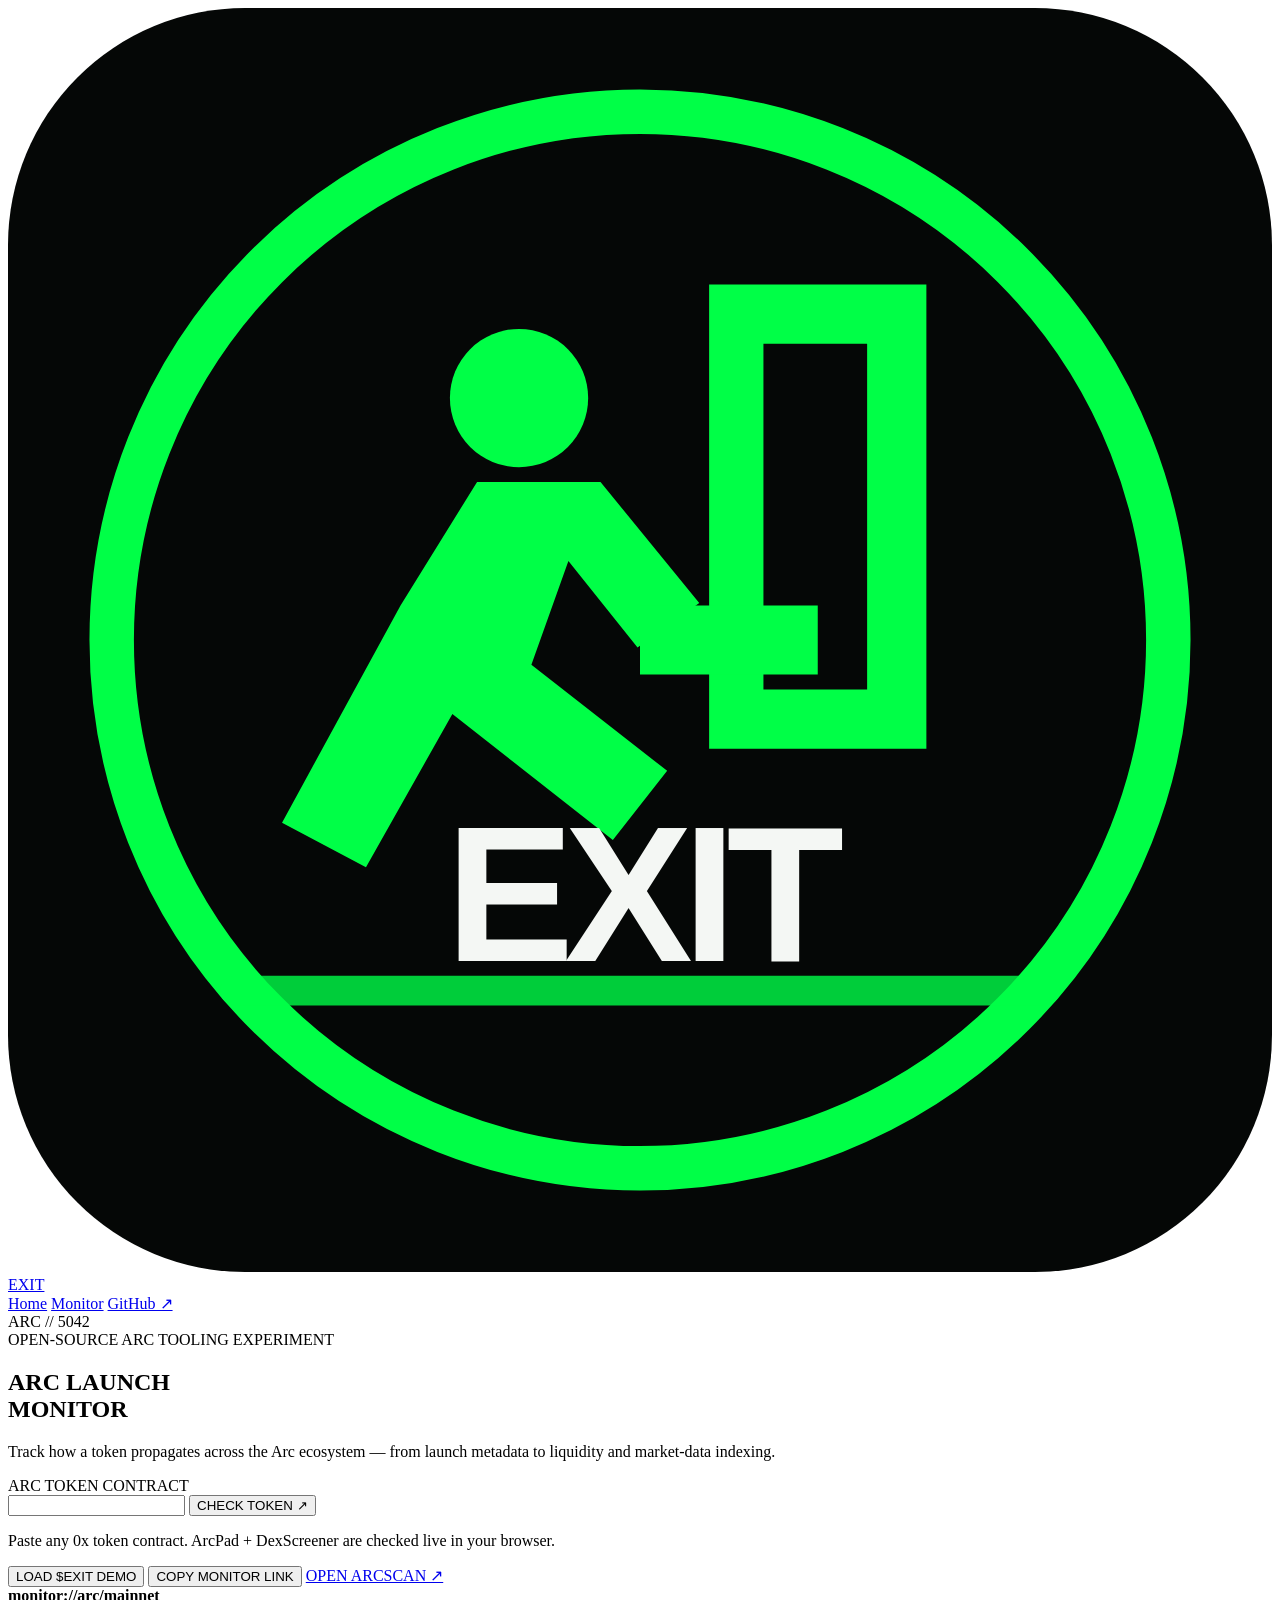
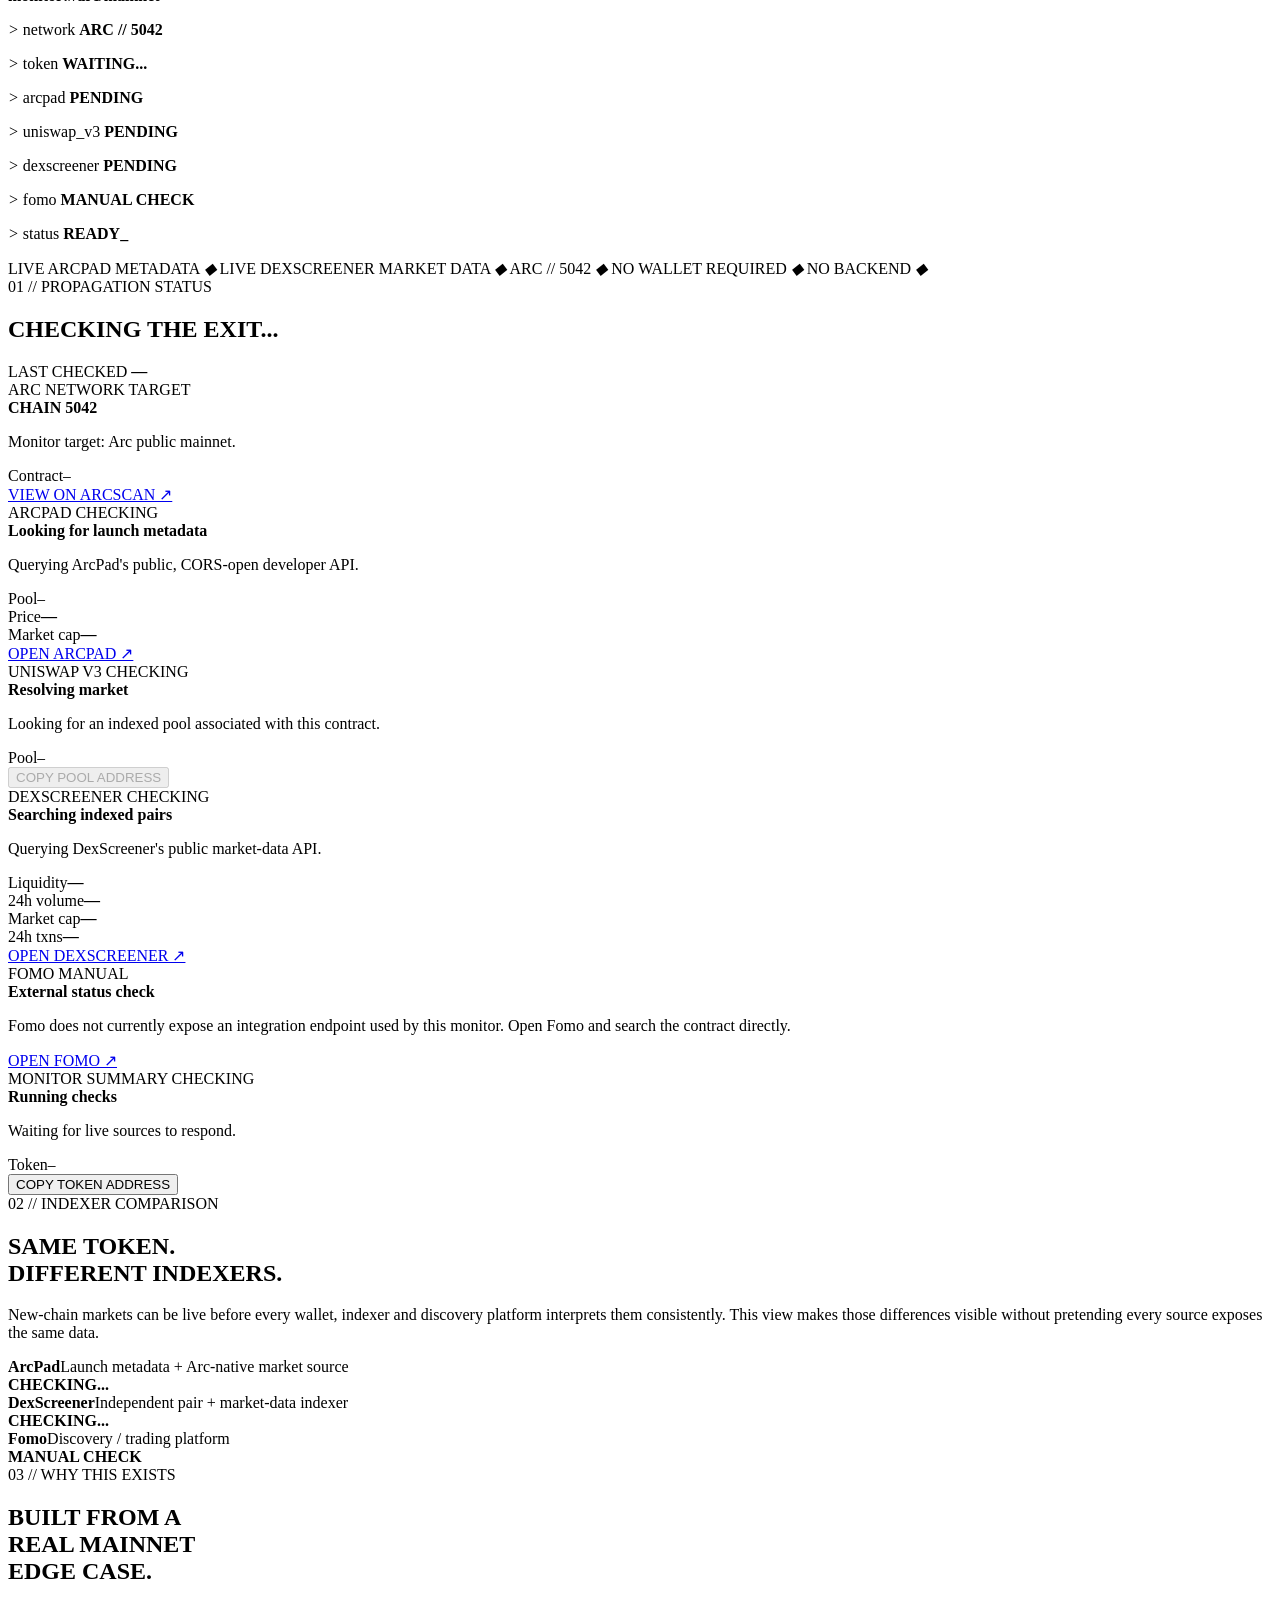
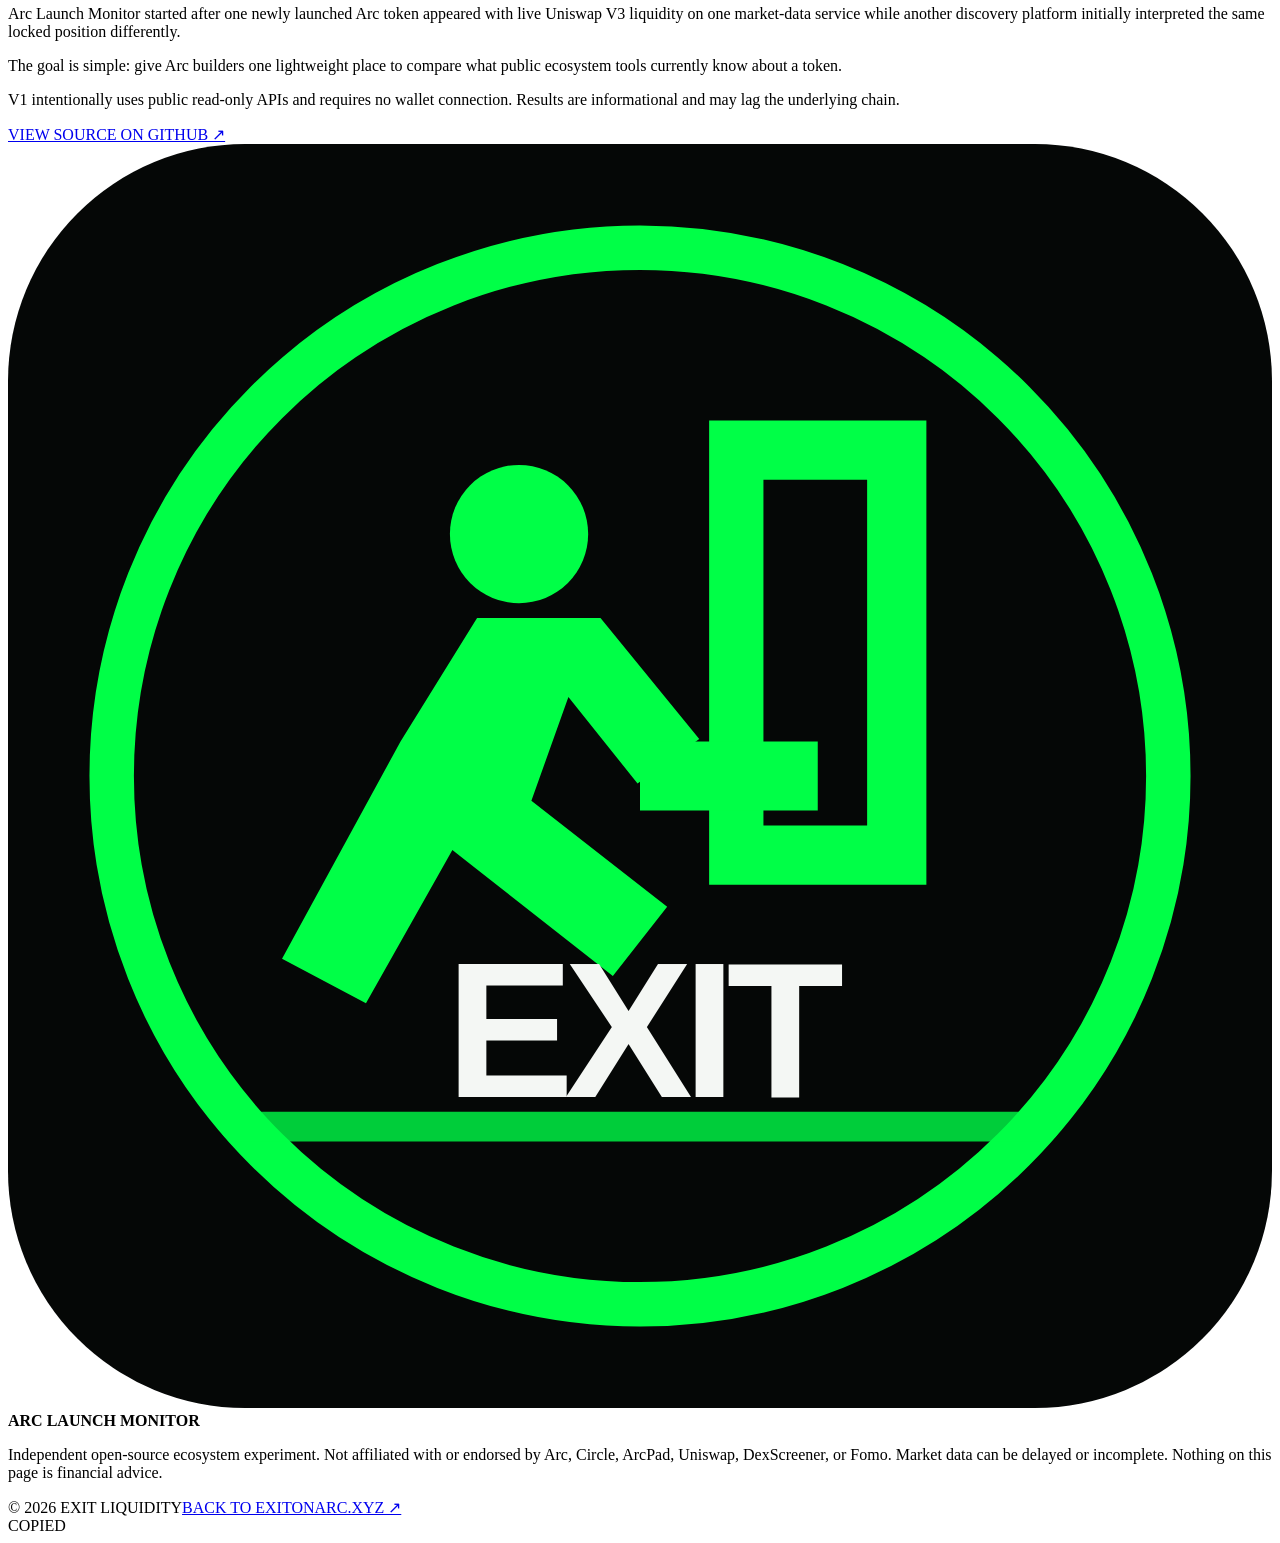
==== monitor/index.html @ 82ba161f "Add Arc Launch Monitor page" ====
<!doctype html>
<html lang="en">
<head>
  <meta charset="utf-8" />
  <meta name="viewport" content="width=device-width, initial-scale=1" />
  <meta name="theme-color" content="#050706" />
  <meta name="description" content="Arc Launch Monitor compares how newly launched Arc assets appear across ArcPad, Uniswap V3, DexScreener and discovery tooling." />
  <meta property="og:title" content="Arc Launch Monitor | Exit on Arc" />
  <meta property="og:description" content="Track how a token propagates across the Arc ecosystem." />
  <meta property="og:type" content="website" />
  <meta property="og:url" content="https://exitonarc.xyz/monitor/" />
  <meta name="twitter:card" content="summary" />
  <title>Arc Launch Monitor | Exit on Arc</title>
  <link rel="icon" href="../logo.svg" type="image/svg+xml" />
  <link rel="stylesheet" href="monitor.css" />
</head>
<body>
  <div class="noise" aria-hidden="true"></div>
  <div class="scanline" aria-hidden="true"></div>

  <header class="site-header">
    <a class="brand" href="../" aria-label="Exit Liquidity home">
      <img src="../logo.svg" alt="" />
      <span>EXIT</span>
    </a>
    <nav class="nav" aria-label="Monitor navigation">
      <a href="../">Home</a>
      <a class="active" href="./">Monitor</a>
      <a href="https://github.com/bini1995/exit-on-arc" target="_blank" rel="noopener noreferrer">GitHub ↗</a>
    </nav>
    <div class="network-pill"><span></span> ARC // 5042</div>
  </header>

  <main>
    <section class="hero shell">
      <div class="hero-grid" aria-hidden="true"></div>
      <div class="hero-copy">
        <div class="eyebrow"><span class="status-dot"></span> OPEN-SOURCE ARC TOOLING EXPERIMENT</div>
        <h1>ARC LAUNCH<br /><span>MONITOR</span></h1>
        <p class="lede">Track how a token propagates across the Arc ecosystem — from launch metadata to liquidity and market-data indexing.</p>

        <form id="tokenForm" class="lookup" novalidate>
          <label for="tokenInput">ARC TOKEN CONTRACT</label>
          <div class="lookup-row">
            <input id="tokenInput" name="token" autocomplete="off" spellcheck="false" aria-describedby="inputHelp" />
            <button type="submit">CHECK TOKEN <span>↗</span></button>
          </div>
          <p id="inputHelp">Paste any 0x token contract. ArcPad + DexScreener are checked live in your browser.</p>
        </form>

        <div class="quick-actions">
          <button id="loadExit" type="button">LOAD $EXIT DEMO</button>
          <button id="copyMonitorLink" type="button">COPY MONITOR LINK</button>
          <a id="arcscanLink" href="https://arcscan.app" target="_blank" rel="noopener noreferrer">OPEN ARCSCAN ↗</a>
        </div>
      </div>

      <aside class="terminal" aria-label="Launch monitor terminal">
        <div class="terminal-bar">
          <span></span><span></span><span></span>
          <b>monitor://arc/mainnet</b>
        </div>
        <div class="terminal-body" id="terminalBody">
          <p><em>&gt;</em> network <strong>ARC // 5042</strong></p>
          <p><em>&gt;</em> token <strong id="terminalToken">WAITING...</strong></p>
          <p><em>&gt;</em> arcpad <strong id="terminalArcPad">PENDING</strong></p>
          <p><em>&gt;</em> uniswap_v3 <strong id="terminalPool">PENDING</strong></p>
          <p><em>&gt;</em> dexscreener <strong id="terminalDex">PENDING</strong></p>
          <p><em>&gt;</em> fomo <strong>MANUAL CHECK</strong></p>
          <p class="terminal-ready"><em>&gt;</em> status <strong id="terminalStatus">READY_</strong></p>
        </div>
      </aside>
    </section>

    <section class="strip" aria-label="Monitor capabilities">
      <div>LIVE ARCPAD METADATA <i>◆</i> LIVE DEXSCREENER MARKET DATA <i>◆</i> ARC // 5042 <i>◆</i> NO WALLET REQUIRED <i>◆</i> NO BACKEND <i>◆</i></div>
    </section>

    <section class="section shell" id="results">
      <div class="section-head">
        <div>
          <div class="kicker">01 // PROPAGATION STATUS</div>
          <h2 id="tokenTitle">CHECKING THE EXIT...</h2>
        </div>
        <div class="last-check">
          <span>LAST CHECKED</span>
          <strong id="lastChecked">—</strong>
        </div>
      </div>

      <div id="errorBox" class="error-box" hidden></div>

      <div class="status-grid">
        <article class="status-card" id="arcCard">
          <div class="status-card-top">
            <span class="card-label">ARC NETWORK</span>
            <span class="badge ok">TARGET</span>
          </div>
          <strong>CHAIN 5042</strong>
          <p>Monitor target: Arc public mainnet.</p>
          <div class="detail"><span>Contract</span><code id="arcContract">—</code></div>
          <a id="arcCardLink" class="card-link" href="https://arcscan.app" target="_blank" rel="noopener noreferrer">VIEW ON ARCSCAN ↗</a>
        </article>

        <article class="status-card" id="arcPadCard">
          <div class="status-card-top">
            <span class="card-label">ARCPAD</span>
            <span id="arcPadBadge" class="badge loading">CHECKING</span>
          </div>
          <strong id="arcPadHeadline">Looking for launch metadata</strong>
          <p id="arcPadCopy">Querying ArcPad's public, CORS-open developer API.</p>
          <div class="detail"><span>Pool</span><code id="arcPadPool">—</code></div>
          <div class="metrics compact">
            <div><span>Price</span><strong id="arcPadPrice">—</strong></div>
            <div><span>Market cap</span><strong id="arcPadMcap">—</strong></div>
          </div>
          <a id="arcPadLink" class="card-link disabled" href="#">OPEN ARCPAD ↗</a>
        </article>

        <article class="status-card" id="poolCard">
          <div class="status-card-top">
            <span class="card-label">UNISWAP V3</span>
            <span id="poolBadge" class="badge loading">CHECKING</span>
          </div>
          <strong id="poolHeadline">Resolving market</strong>
          <p id="poolCopy">Looking for an indexed pool associated with this contract.</p>
          <div class="detail"><span>Pool</span><code id="poolAddress">—</code></div>
          <button id="copyPool" class="card-link button-link" type="button" disabled>COPY POOL ADDRESS</button>
        </article>

        <article class="status-card" id="dexCard">
          <div class="status-card-top">
            <span class="card-label">DEXSCREENER</span>
            <span id="dexBadge" class="badge loading">CHECKING</span>
          </div>
          <strong id="dexHeadline">Searching indexed pairs</strong>
          <p id="dexCopy">Querying DexScreener's public market-data API.</p>
          <div class="metrics">
            <div><span>Liquidity</span><strong id="dexLiquidity">—</strong></div>
            <div><span>24h volume</span><strong id="dexVolume">—</strong></div>
            <div><span>Market cap</span><strong id="dexMcap">—</strong></div>
            <div><span>24h txns</span><strong id="dexTxns">—</strong></div>
          </div>
          <a id="dexLink" class="card-link disabled" href="#">OPEN DEXSCREENER ↗</a>
        </article>

        <article class="status-card manual-card" id="fomoCard">
          <div class="status-card-top">
            <span class="card-label">FOMO</span>
            <span class="badge warn">MANUAL</span>
          </div>
          <strong>External status check</strong>
          <p id="fomoCopy">Fomo does not currently expose an integration endpoint used by this monitor. Open Fomo and search the contract directly.</p>
          <div id="exitFomoNote" class="notice" hidden>
            $EXIT note: token indexing was observed on Sep 16, 2026; trading availability was under support review after a liquidity-detection discrepancy.
          </div>
          <a class="card-link" href="https://fomo.family" target="_blank" rel="noopener noreferrer">OPEN FOMO ↗</a>
        </article>

        <article class="status-card summary-card">
          <div class="status-card-top">
            <span class="card-label">MONITOR SUMMARY</span>
            <span id="summaryBadge" class="badge loading">CHECKING</span>
          </div>
          <strong id="summaryHeadline">Running checks</strong>
          <p id="summaryCopy">Waiting for live sources to respond.</p>
          <div class="detail"><span>Token</span><code id="summaryToken">—</code></div>
          <button id="copyToken" class="card-link button-link" type="button">COPY TOKEN ADDRESS</button>
        </article>
      </div>
    </section>

    <section class="section shell compare-section">
      <div class="kicker">02 // INDEXER COMPARISON</div>
      <div class="compare-intro">
        <h2>SAME TOKEN.<br /><span>DIFFERENT INDEXERS.</span></h2>
        <p>New-chain markets can be live before every wallet, indexer and discovery platform interprets them consistently. This view makes those differences visible without pretending every source exposes the same data.</p>
      </div>

      <div class="comparison" id="comparison">
        <div class="compare-row">
          <div><strong>ArcPad</strong><span>Launch metadata + Arc-native market source</span></div>
          <b id="compareArcPad" class="compare-status loading-text">CHECKING...</b>
        </div>
        <div class="compare-row">
          <div><strong>DexScreener</strong><span>Independent pair + market-data indexer</span></div>
          <b id="compareDex" class="compare-status loading-text">CHECKING...</b>
        </div>
        <div class="compare-row">
          <div><strong>Fomo</strong><span>Discovery / trading platform</span></div>
          <b class="compare-status warn-text">MANUAL CHECK</b>
        </div>
      </div>
    </section>

    <section class="section shell about-section">
      <div class="kicker">03 // WHY THIS EXISTS</div>
      <div class="about-grid">
        <h2>BUILT FROM A<br />REAL MAINNET<br /><span>EDGE CASE.</span></h2>
        <div>
          <p>Arc Launch Monitor started after one newly launched Arc token appeared with live Uniswap V3 liquidity on one market-data service while another discovery platform initially interpreted the same locked position differently.</p>
          <p>The goal is simple: give Arc builders one lightweight place to compare what public ecosystem tools currently know about a token.</p>
          <p class="muted">V1 intentionally uses public read-only APIs and requires no wallet connection. Results are informational and may lag the underlying chain.</p>
          <a class="source-link" href="https://github.com/bini1995/exit-on-arc" target="_blank" rel="noopener noreferrer">VIEW SOURCE ON GITHUB ↗</a>
        </div>
      </div>
    </section>
  </main>

  <footer class="footer shell">
    <div class="footer-brand"><img src="../logo.svg" alt="" /><strong>ARC LAUNCH MONITOR</strong></div>
    <p>Independent open-source ecosystem experiment. Not affiliated with or endorsed by Arc, Circle, ArcPad, Uniswap, DexScreener, or Fomo. Market data can be delayed or incomplete. Nothing on this page is financial advice.</p>
    <div class="footer-bottom"><span>© 2026 EXIT LIQUIDITY</span><a href="../">BACK TO EXITONARC.XYZ ↗</a></div>
  </footer>

  <div id="toast" class="toast" role="status" aria-live="polite">COPIED</div>
  <script src="monitor.js"></script>
</body>
</html>
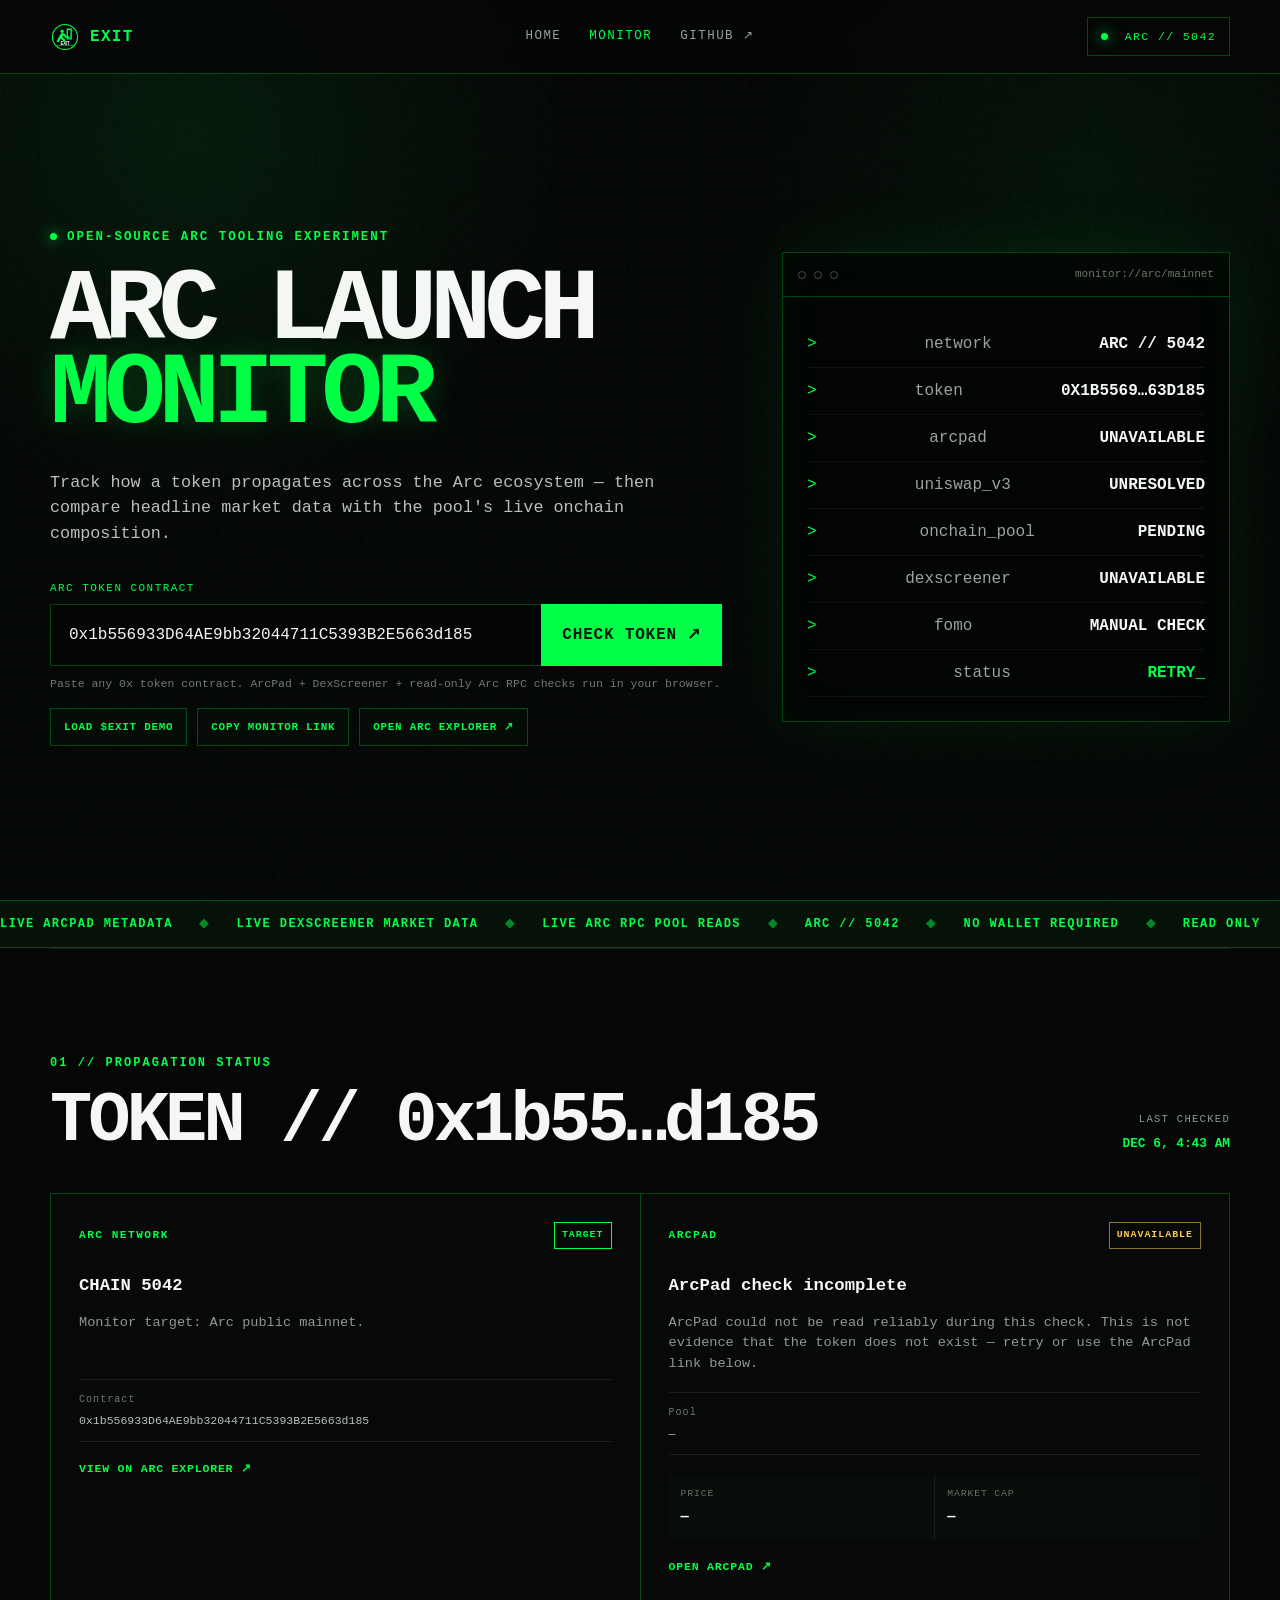
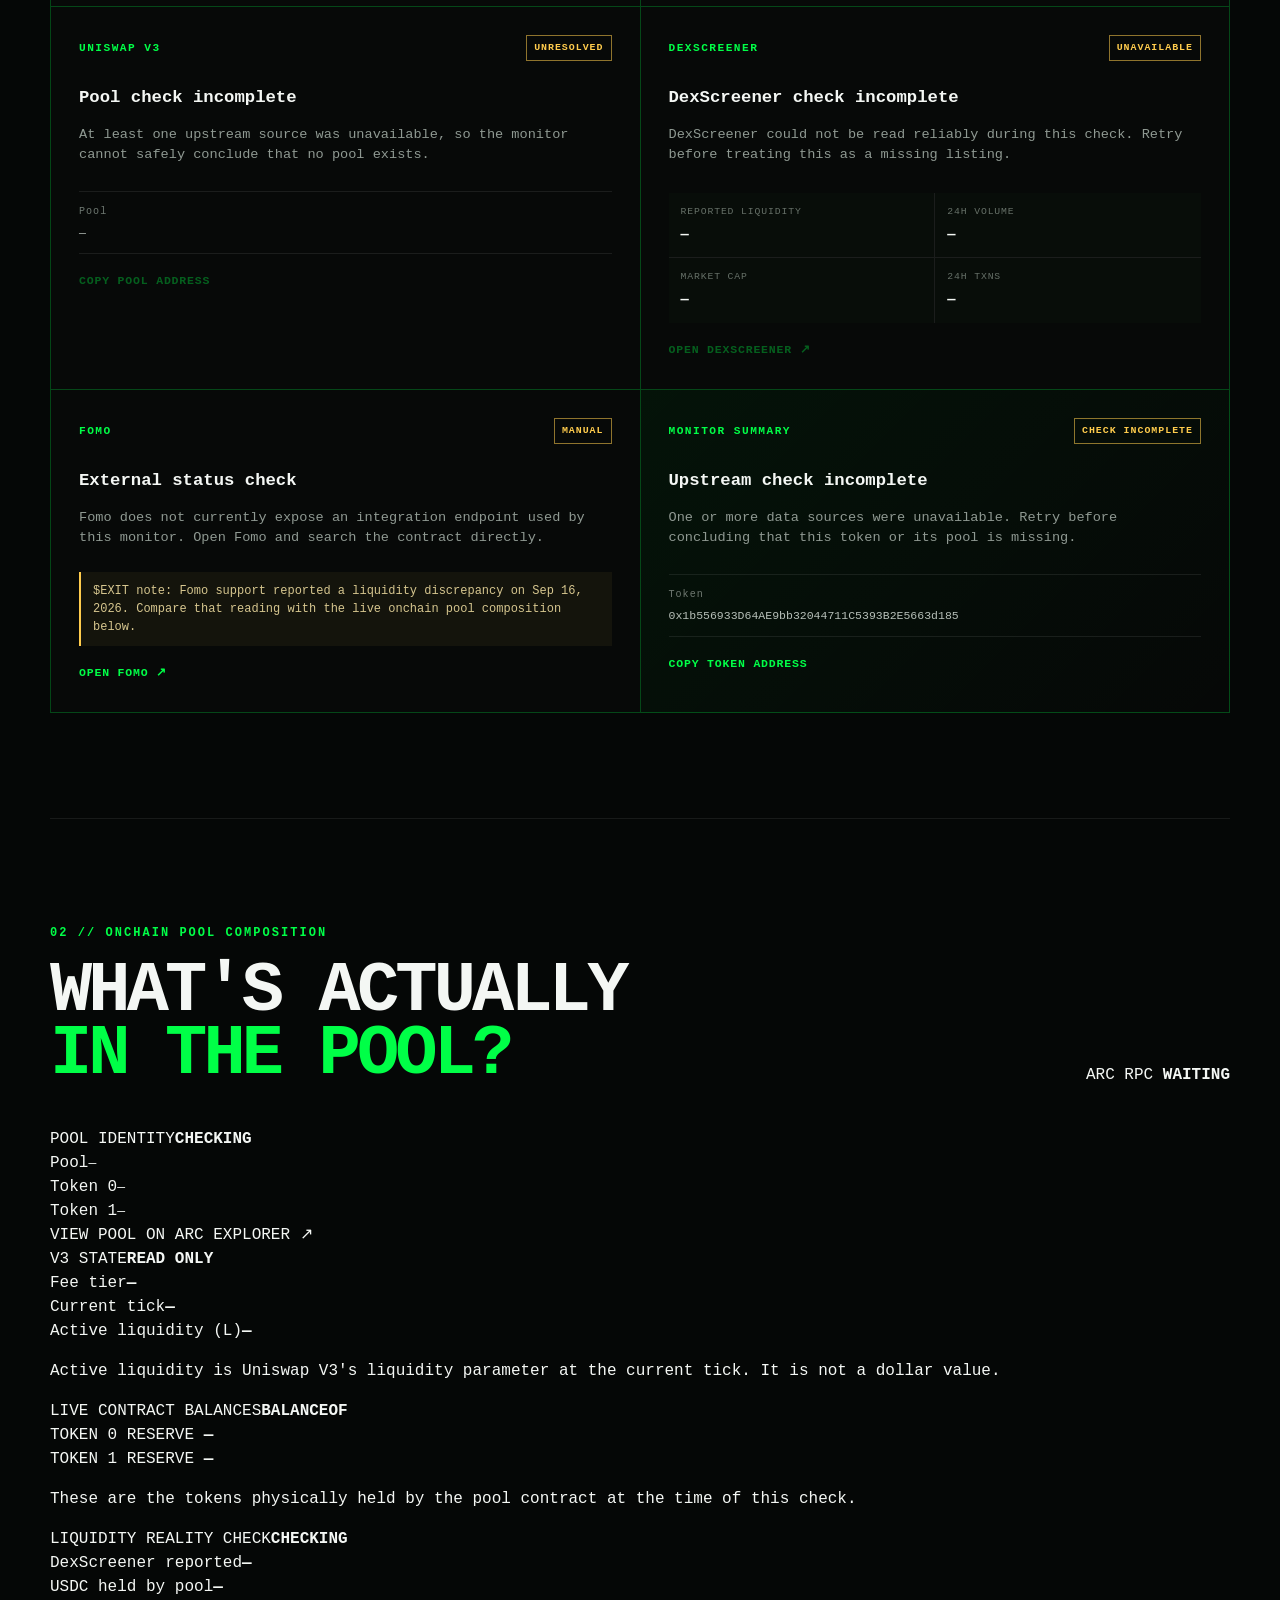
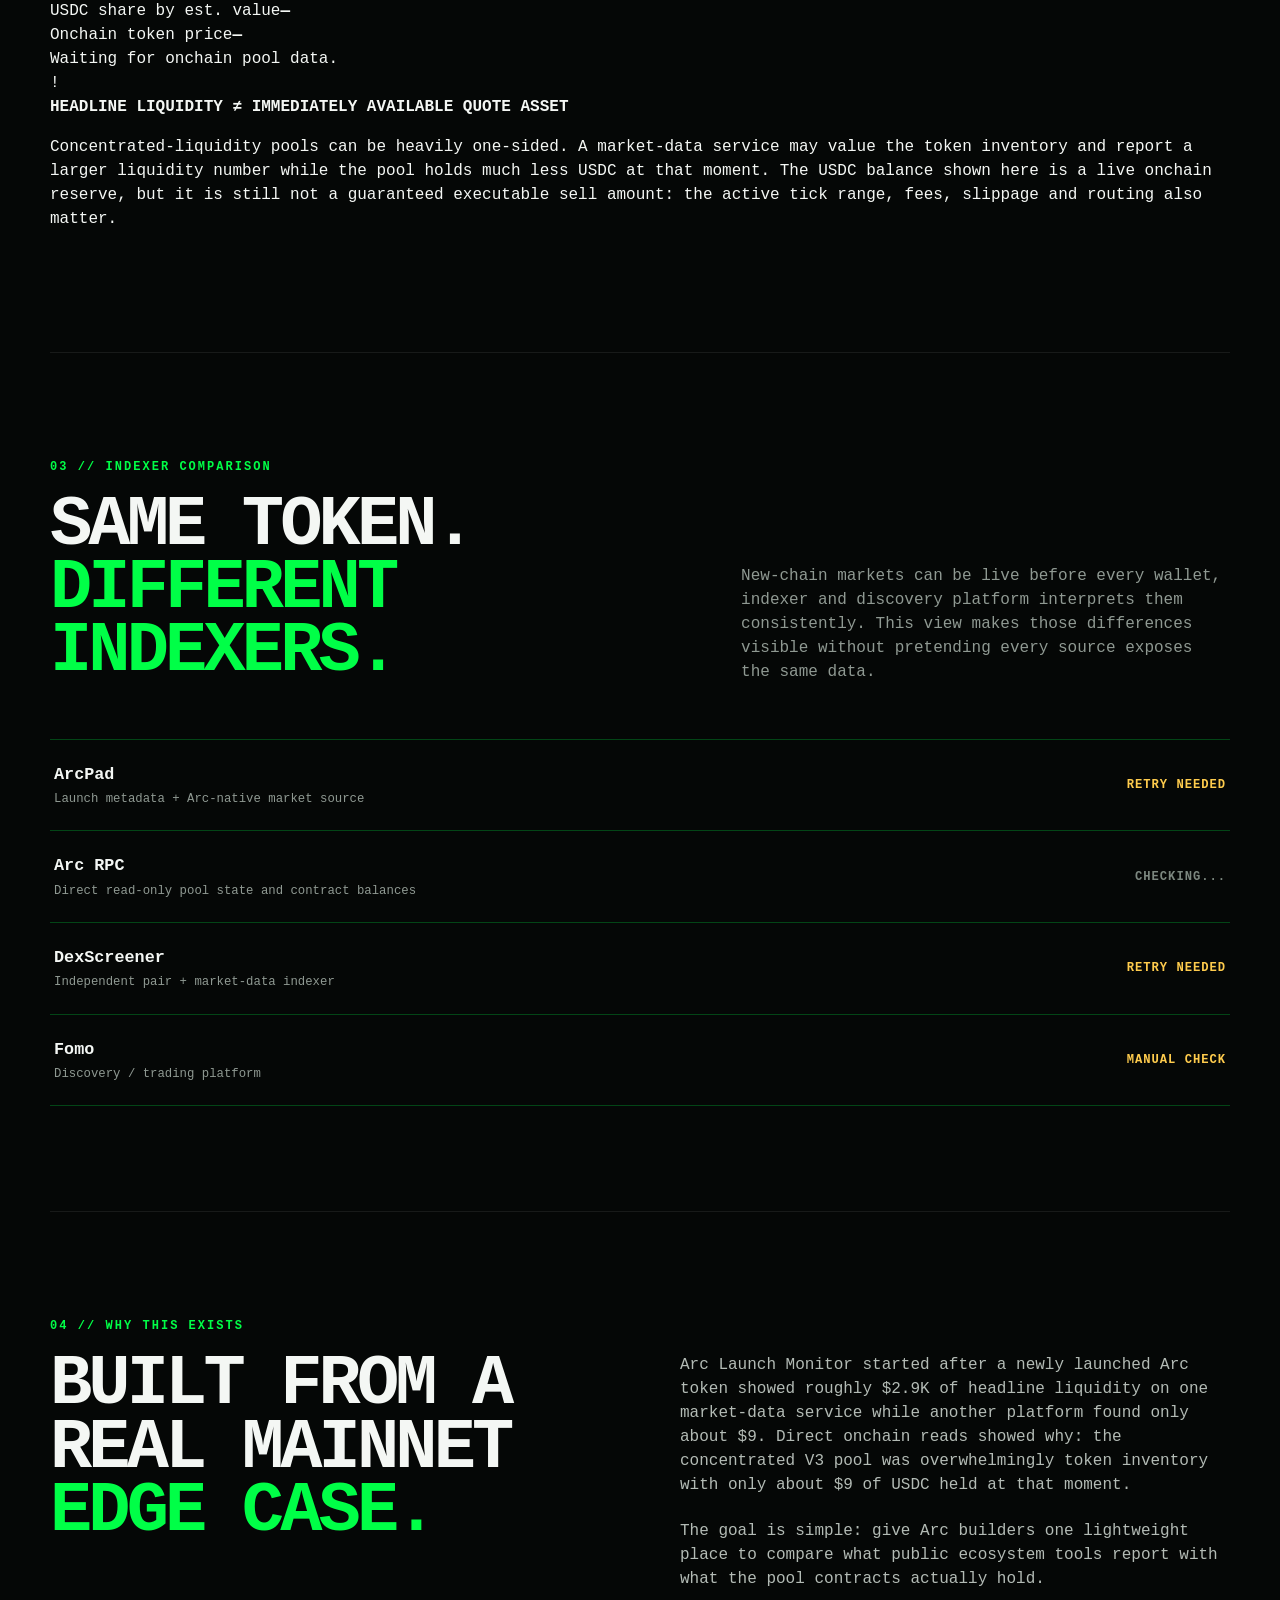
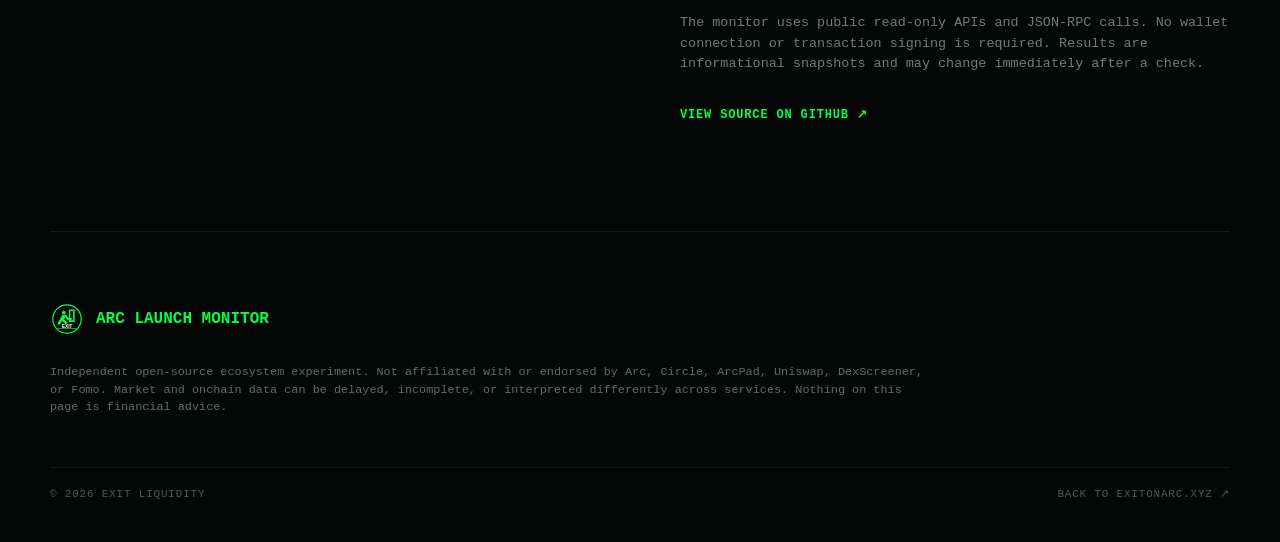
==== commit bdd78fcf: "Add onchain pool composition panel to Arc Launch Monitor" ====
--- a/monitor/index.html
+++ b/monitor/index.html
@@ -4,15 +4,16 @@
   <meta charset="utf-8" />
   <meta name="viewport" content="width=device-width, initial-scale=1" />
   <meta name="theme-color" content="#050706" />
-  <meta name="description" content="Arc Launch Monitor compares how newly launched Arc assets appear across ArcPad, Uniswap V3, DexScreener and discovery tooling." />
+  <meta name="description" content="Arc Launch Monitor compares ArcPad and DexScreener indexing with live onchain Uniswap V3 pool composition on Arc." />
   <meta property="og:title" content="Arc Launch Monitor | Exit on Arc" />
-  <meta property="og:description" content="Track how a token propagates across the Arc ecosystem." />
+  <meta property="og:description" content="Track how an Arc token propagates across indexers and inspect its live onchain pool composition." />
   <meta property="og:type" content="website" />
   <meta property="og:url" content="https://exitonarc.xyz/monitor/" />
   <meta name="twitter:card" content="summary" />
   <title>Arc Launch Monitor | Exit on Arc</title>
   <link rel="icon" href="../logo.svg" type="image/svg+xml" />
   <link rel="stylesheet" href="monitor.css" />
+  <link rel="stylesheet" href="onchain.css" />
 </head>
 <body>
   <div class="noise" aria-hidden="true"></div>
@@ -37,7 +38,7 @@
       <div class="hero-copy">
         <div class="eyebrow"><span class="status-dot"></span> OPEN-SOURCE ARC TOOLING EXPERIMENT</div>
         <h1>ARC LAUNCH<br /><span>MONITOR</span></h1>
-        <p class="lede">Track how a token propagates across the Arc ecosystem — from launch metadata to liquidity and market-data indexing.</p>
+        <p class="lede">Track how a token propagates across the Arc ecosystem — then compare headline market data with the pool's live onchain composition.</p>
 
         <form id="tokenForm" class="lookup" novalidate>
           <label for="tokenInput">ARC TOKEN CONTRACT</label>
@@ -45,13 +46,13 @@
             <input id="tokenInput" name="token" autocomplete="off" spellcheck="false" aria-describedby="inputHelp" />
             <button type="submit">CHECK TOKEN <span>↗</span></button>
           </div>
-          <p id="inputHelp">Paste any 0x token contract. ArcPad + DexScreener are checked live in your browser.</p>
+          <p id="inputHelp">Paste any 0x token contract. ArcPad + DexScreener + read-only Arc RPC checks run in your browser.</p>
         </form>
 
         <div class="quick-actions">
           <button id="loadExit" type="button">LOAD $EXIT DEMO</button>
           <button id="copyMonitorLink" type="button">COPY MONITOR LINK</button>
-          <a id="arcscanLink" href="https://arcscan.app" target="_blank" rel="noopener noreferrer">OPEN ARCSCAN ↗</a>
+          <a id="arcscanLink" href="https://explorer.arc.io" target="_blank" rel="noopener noreferrer">OPEN ARC EXPLORER ↗</a>
         </div>
       </div>
 
@@ -65,6 +66,7 @@
           <p><em>&gt;</em> token <strong id="terminalToken">WAITING...</strong></p>
           <p><em>&gt;</em> arcpad <strong id="terminalArcPad">PENDING</strong></p>
           <p><em>&gt;</em> uniswap_v3 <strong id="terminalPool">PENDING</strong></p>
+          <p><em>&gt;</em> onchain_pool <strong id="terminalOnchain">PENDING</strong></p>
           <p><em>&gt;</em> dexscreener <strong id="terminalDex">PENDING</strong></p>
           <p><em>&gt;</em> fomo <strong>MANUAL CHECK</strong></p>
           <p class="terminal-ready"><em>&gt;</em> status <strong id="terminalStatus">READY_</strong></p>
@@ -73,7 +75,7 @@
     </section>
 
     <section class="strip" aria-label="Monitor capabilities">
-      <div>LIVE ARCPAD METADATA <i>◆</i> LIVE DEXSCREENER MARKET DATA <i>◆</i> ARC // 5042 <i>◆</i> NO WALLET REQUIRED <i>◆</i> NO BACKEND <i>◆</i></div>
+      <div>LIVE ARCPAD METADATA <i>◆</i> LIVE DEXSCREENER MARKET DATA <i>◆</i> LIVE ARC RPC POOL READS <i>◆</i> ARC // 5042 <i>◆</i> NO WALLET REQUIRED <i>◆</i> READ ONLY <i>◆</i></div>
     </section>
 
     <section class="section shell" id="results">
@@ -99,7 +101,7 @@
           <strong>CHAIN 5042</strong>
           <p>Monitor target: Arc public mainnet.</p>
           <div class="detail"><span>Contract</span><code id="arcContract">—</code></div>
-          <a id="arcCardLink" class="card-link" href="https://arcscan.app" target="_blank" rel="noopener noreferrer">VIEW ON ARCSCAN ↗</a>
+          <a id="arcCardLink" class="card-link" href="https://explorer.arc.io" target="_blank" rel="noopener noreferrer">VIEW ON ARC EXPLORER ↗</a>
         </article>
 
         <article class="status-card" id="arcPadCard">
@@ -108,7 +110,7 @@
             <span id="arcPadBadge" class="badge loading">CHECKING</span>
           </div>
           <strong id="arcPadHeadline">Looking for launch metadata</strong>
-          <p id="arcPadCopy">Querying ArcPad's public, CORS-open developer API.</p>
+          <p id="arcPadCopy">Querying ArcPad's public developer API.</p>
           <div class="detail"><span>Pool</span><code id="arcPadPool">—</code></div>
           <div class="metrics compact">
             <div><span>Price</span><strong id="arcPadPrice">—</strong></div>
@@ -134,9 +136,9 @@
             <span id="dexBadge" class="badge loading">CHECKING</span>
           </div>
           <strong id="dexHeadline">Searching indexed pairs</strong>
-          <p id="dexCopy">Querying DexScreener's public market-data API.</p>
+          <p id="dexCopy">Querying DexScreener's public market-data API. Its liquidity figure is shown as reported market liquidity, not guaranteed sell-side capacity.</p>
           <div class="metrics">
-            <div><span>Liquidity</span><strong id="dexLiquidity">—</strong></div>
+            <div><span>Reported liquidity</span><strong id="dexLiquidity">—</strong></div>
             <div><span>24h volume</span><strong id="dexVolume">—</strong></div>
             <div><span>Market cap</span><strong id="dexMcap">—</strong></div>
             <div><span>24h txns</span><strong id="dexTxns">—</strong></div>
@@ -152,7 +154,7 @@
           <strong>External status check</strong>
           <p id="fomoCopy">Fomo does not currently expose an integration endpoint used by this monitor. Open Fomo and search the contract directly.</p>
           <div id="exitFomoNote" class="notice" hidden>
-            $EXIT note: token indexing was observed on Sep 16, 2026; trading availability was under support review after a liquidity-detection discrepancy.
+            $EXIT note: Fomo support reported a liquidity discrepancy on Sep 16, 2026. Compare that reading with the live onchain pool composition below.
           </div>
           <a class="card-link" href="https://fomo.family" target="_blank" rel="noopener noreferrer">OPEN FOMO ↗</a>
         </article>
@@ -170,8 +172,77 @@
       </div>
     </section>
 
+    <section class="section shell onchain-section" id="onchain">
+      <div class="section-head">
+        <div>
+          <div class="kicker">02 // ONCHAIN POOL COMPOSITION</div>
+          <h2>WHAT'S ACTUALLY<br /><span>IN THE POOL?</span></h2>
+        </div>
+        <div class="onchain-state">
+          <span>ARC RPC</span>
+          <strong id="onchainStatus">WAITING</strong>
+        </div>
+      </div>
+
+      <div id="onchainError" class="error-box" hidden></div>
+
+      <div class="onchain-grid">
+        <article class="chain-panel pool-identity">
+          <div class="panel-top"><span>POOL IDENTITY</span><b id="onchainBadge" class="mini-badge loading">CHECKING</b></div>
+          <div class="chain-row"><span>Pool</span><code id="chainPool">—</code></div>
+          <div class="chain-row"><span>Token 0</span><code id="chainToken0">—</code></div>
+          <div class="chain-row"><span>Token 1</span><code id="chainToken1">—</code></div>
+          <a id="poolExplorerLink" class="chain-link disabled" href="#">VIEW POOL ON ARC EXPLORER ↗</a>
+        </article>
+
+        <article class="chain-panel">
+          <div class="panel-top"><span>V3 STATE</span><b class="mini-badge neutral">READ ONLY</b></div>
+          <div class="big-metrics">
+            <div><span>Fee tier</span><strong id="chainFee">—</strong></div>
+            <div><span>Current tick</span><strong id="chainTick">—</strong></div>
+            <div class="wide"><span>Active liquidity (L)</span><strong id="chainActiveLiquidity">—</strong></div>
+          </div>
+          <p class="chain-help">Active liquidity is Uniswap V3's liquidity parameter at the current tick. It is not a dollar value.</p>
+        </article>
+
+        <article class="chain-panel reserve-panel">
+          <div class="panel-top"><span>LIVE CONTRACT BALANCES</span><b class="mini-badge neutral">BALANCEOF</b></div>
+          <div class="reserve-list">
+            <div>
+              <span id="reserve0Label">TOKEN 0 RESERVE</span>
+              <strong id="reserve0">—</strong>
+            </div>
+            <div>
+              <span id="reserve1Label">TOKEN 1 RESERVE</span>
+              <strong id="reserve1">—</strong>
+            </div>
+          </div>
+          <p class="chain-help">These are the tokens physically held by the pool contract at the time of this check.</p>
+        </article>
+
+        <article class="chain-panel comparison-panel">
+          <div class="panel-top"><span>LIQUIDITY REALITY CHECK</span><b id="compositionBadge" class="mini-badge loading">CHECKING</b></div>
+          <div class="reality-grid">
+            <div><span>DexScreener reported</span><strong id="reportedLiquidity">—</strong></div>
+            <div><span>USDC held by pool</span><strong id="usdcReserve">—</strong></div>
+            <div><span>USDC share by est. value</span><strong id="usdcShare">—</strong></div>
+            <div><span>Onchain token price</span><strong id="chainPrice">—</strong></div>
+          </div>
+          <div id="compositionWarning" class="composition-warning">Waiting for onchain pool data.</div>
+        </article>
+      </div>
+
+      <div class="liquidity-explainer">
+        <div class="explainer-mark">!</div>
+        <div>
+          <strong>HEADLINE LIQUIDITY ≠ IMMEDIATELY AVAILABLE QUOTE ASSET</strong>
+          <p>Concentrated-liquidity pools can be heavily one-sided. A market-data service may value the token inventory and report a larger liquidity number while the pool holds much less USDC at that moment. The USDC balance shown here is a live onchain reserve, but it is still not a guaranteed executable sell amount: the active tick range, fees, slippage and routing also matter.</p>
+        </div>
+      </div>
+    </section>
+
     <section class="section shell compare-section">
-      <div class="kicker">02 // INDEXER COMPARISON</div>
+      <div class="kicker">03 // INDEXER COMPARISON</div>
       <div class="compare-intro">
         <h2>SAME TOKEN.<br /><span>DIFFERENT INDEXERS.</span></h2>
         <p>New-chain markets can be live before every wallet, indexer and discovery platform interprets them consistently. This view makes those differences visible without pretending every source exposes the same data.</p>
@@ -183,6 +254,10 @@
           <b id="compareArcPad" class="compare-status loading-text">CHECKING...</b>
         </div>
         <div class="compare-row">
+          <div><strong>Arc RPC</strong><span>Direct read-only pool state and contract balances</span></div>
+          <b id="compareOnchain" class="compare-status loading-text">CHECKING...</b>
+        </div>
+        <div class="compare-row">
           <div><strong>DexScreener</strong><span>Independent pair + market-data indexer</span></div>
           <b id="compareDex" class="compare-status loading-text">CHECKING...</b>
         </div>
@@ -194,13 +269,13 @@
     </section>
 
     <section class="section shell about-section">
-      <div class="kicker">03 // WHY THIS EXISTS</div>
+      <div class="kicker">04 // WHY THIS EXISTS</div>
       <div class="about-grid">
         <h2>BUILT FROM A<br />REAL MAINNET<br /><span>EDGE CASE.</span></h2>
         <div>
-          <p>Arc Launch Monitor started after one newly launched Arc token appeared with live Uniswap V3 liquidity on one market-data service while another discovery platform initially interpreted the same locked position differently.</p>
-          <p>The goal is simple: give Arc builders one lightweight place to compare what public ecosystem tools currently know about a token.</p>
-          <p class="muted">V1 intentionally uses public read-only APIs and requires no wallet connection. Results are informational and may lag the underlying chain.</p>
+          <p>Arc Launch Monitor started after a newly launched Arc token showed roughly $2.9K of headline liquidity on one market-data service while another platform found only about $9. Direct onchain reads showed why: the concentrated V3 pool was overwhelmingly token inventory with only about $9 of USDC held at that moment.</p>
+          <p>The goal is simple: give Arc builders one lightweight place to compare what public ecosystem tools report with what the pool contracts actually hold.</p>
+          <p class="muted">The monitor uses public read-only APIs and JSON-RPC calls. No wallet connection or transaction signing is required. Results are informational snapshots and may change immediately after a check.</p>
           <a class="source-link" href="https://github.com/bini1995/exit-on-arc" target="_blank" rel="noopener noreferrer">VIEW SOURCE ON GITHUB ↗</a>
         </div>
       </div>
@@ -209,11 +284,12 @@
 
   <footer class="footer shell">
     <div class="footer-brand"><img src="../logo.svg" alt="" /><strong>ARC LAUNCH MONITOR</strong></div>
-    <p>Independent open-source ecosystem experiment. Not affiliated with or endorsed by Arc, Circle, ArcPad, Uniswap, DexScreener, or Fomo. Market data can be delayed or incomplete. Nothing on this page is financial advice.</p>
+    <p>Independent open-source ecosystem experiment. Not affiliated with or endorsed by Arc, Circle, ArcPad, Uniswap, DexScreener, or Fomo. Market and onchain data can be delayed, incomplete, or interpreted differently across services. Nothing on this page is financial advice.</p>
     <div class="footer-bottom"><span>© 2026 EXIT LIQUIDITY</span><a href="../">BACK TO EXITONARC.XYZ ↗</a></div>
   </footer>
 
   <div id="toast" class="toast" role="status" aria-live="polite">COPIED</div>
   <script src="monitor.js"></script>
+  <script src="onchain.js"></script>
 </body>
 </html>
--- a/monitor/monitor.css
+++ b/monitor/monitor.css
@@ -0,0 +1,36 @@
+:root {
+  --bg:#050706;
+  --panel:#09100b;
+  --panel2:#0d140f;
+  --text:#f4f7f4;
+  --muted:#8f9992;
+  --green:#00ff47;
+  --green-soft:rgba(0,255,71,.15);
+  --line:rgba(0,255,71,.25);
+  --line-soft:rgba(255,255,255,.08);
+  --warn:#ffcc4d;
+  --bad:#ff5d5d;
+  --max:1180px;
+}
+*{box-sizing:border-box}
+html{scroll-behavior:smooth}
+body{margin:0;background:var(--bg);color:var(--text);font-family:ui-monospace,SFMono-Regular,Menlo,Monaco,Consolas,"Liberation Mono",monospace;line-height:1.5;overflow-x:hidden}
+body::before{content:"";position:fixed;inset:0;z-index:-3;background:radial-gradient(circle at 15% 15%,rgba(0,255,71,.08),transparent 28%),radial-gradient(circle at 85% 20%,rgba(0,255,71,.05),transparent 25%),linear-gradient(#050706,#050706)}
+.noise{position:fixed;inset:0;z-index:-1;pointer-events:none;opacity:.11;background-image:url("data:image/svg+xml,%3Csvg viewBox='0 0 180 180' xmlns='http://www.w3.org/2000/svg'%3E%3Cfilter id='n'%3E%3CfeTurbulence type='fractalNoise' baseFrequency='.9' numOctaves='3' stitchTiles='stitchTiles'/%3E%3C/filter%3E%3Crect width='100%25' height='100%25' filter='url(%23n)' opacity='.18'/%3E%3C/svg%3E")}
+.scanline{position:fixed;inset:0;z-index:-2;pointer-events:none;background:repeating-linear-gradient(to bottom,transparent 0,transparent 4px,rgba(0,255,71,.015) 5px)}
+a{color:inherit;text-decoration:none}.shell{width:min(var(--max),calc(100% - 40px));margin:0 auto}
+.site-header{position:sticky;top:0;z-index:40;height:74px;display:grid;grid-template-columns:1fr auto 1fr;align-items:center;padding:0 max(24px,calc((100vw - var(--max))/2));background:rgba(5,7,6,.9);backdrop-filter:blur(16px);border-bottom:1px solid var(--line)}
+.brand{display:inline-flex;align-items:center;gap:10px;font-weight:900;letter-spacing:.08em;color:var(--green);width:max-content}.brand img{width:30px;height:30px}.nav{display:flex;gap:28px;color:#98a19b;font-size:.78rem;letter-spacing:.12em;text-transform:uppercase}.nav a:hover,.nav .active{color:var(--green)}.network-pill{justify-self:end;border:1px solid var(--line);padding:10px 13px;color:var(--green);font-size:.72rem;letter-spacing:.12em}.network-pill span{display:inline-block;width:7px;height:7px;border-radius:50%;background:var(--green);box-shadow:0 0 14px var(--green);margin-right:8px}
+.hero{min-height:calc(100vh - 74px);display:grid;grid-template-columns:1.2fr .8fr;gap:60px;align-items:center;position:relative;padding:95px 0}.hero-grid{position:absolute;inset:0 calc((100vw - 100%)/-2);z-index:-1;opacity:.32;background-image:linear-gradient(rgba(0,255,71,.07) 1px,transparent 1px),linear-gradient(90deg,rgba(0,255,71,.07) 1px,transparent 1px);background-size:78px 78px;mask-image:linear-gradient(to bottom,black,transparent 96%)}
+.eyebrow{color:var(--green);font-size:.78rem;letter-spacing:.16em;font-weight:800;margin-bottom:24px;display:flex;gap:10px;align-items:center}.status-dot{width:7px;height:7px;border-radius:50%;background:var(--green);box-shadow:0 0 14px var(--green)}.hero h1{margin:0;font-size:clamp(4rem,8vw,8.4rem);line-height:.82;letter-spacing:-.07em}.hero h1 span{color:var(--green);text-shadow:0 0 30px rgba(0,255,71,.2)}.lede{max-width:760px;color:#b9c0bb;font-size:1.05rem;margin:32px 0 34px}
+.lookup{max-width:780px}.lookup label{display:block;color:var(--green);font-size:.68rem;letter-spacing:.14em;margin-bottom:8px}.lookup-row{display:grid;grid-template-columns:1fr auto}.lookup input{min-width:0;background:#020503;color:var(--text);border:1px solid var(--line);border-right:0;padding:18px;font:inherit;outline:none}.lookup input:focus{box-shadow:inset 0 0 24px rgba(0,255,71,.05)}.lookup button,.quick-actions button,.button-link{border:1px solid var(--green);background:var(--green);color:#001a07;font:inherit;font-weight:900;letter-spacing:.05em;cursor:pointer;padding:0 20px}.lookup button:hover{box-shadow:0 0 28px rgba(0,255,71,.25)}.lookup p{font-size:.72rem;color:#6f7972;margin:9px 0 0}.quick-actions{display:flex;flex-wrap:wrap;gap:10px;margin-top:16px}.quick-actions button,.quick-actions a{min-height:38px;padding:0 13px;display:inline-flex;align-items:center;border:1px solid var(--line);background:rgba(0,255,71,.02);color:var(--green);font-size:.68rem;font-weight:800;letter-spacing:.07em}.quick-actions button:hover,.quick-actions a:hover{background:rgba(0,255,71,.08)}
+.terminal{border:1px solid var(--line);background:#020503;box-shadow:0 0 70px rgba(0,255,71,.08),inset 0 0 50px rgba(0,255,71,.03)}.terminal-bar{display:flex;align-items:center;gap:8px;height:44px;padding:0 15px;border-bottom:1px solid var(--line);color:#6d766f;font-size:.69rem}.terminal-bar span{width:8px;height:8px;border-radius:50%;border:1px solid rgba(255,255,255,.25)}.terminal-bar b{margin-left:auto;font-weight:400}.terminal-body{padding:24px;color:#9aa49c}.terminal-body p{display:flex;justify-content:space-between;gap:18px;border-bottom:1px solid rgba(255,255,255,.05);padding:11px 0;margin:0}.terminal-body em{color:var(--green);font-style:normal}.terminal-body strong{color:var(--text);text-align:right;word-break:break-word}.terminal-ready strong{color:var(--green)}
+.strip{overflow:hidden;border-top:1px solid var(--line);border-bottom:1px solid var(--line);padding:14px 0;background:#061108;color:var(--green);font-size:.75rem;letter-spacing:.12em;font-weight:800}.strip div{width:max-content;animation:ticker 24s linear infinite}.strip i{font-style:normal;opacity:.5;margin:0 18px}@keyframes ticker{to{transform:translateX(-25%)}}
+.section{padding:105px 0;border-top:1px solid var(--line-soft)}.section-head{display:flex;justify-content:space-between;gap:50px;align-items:end;margin-bottom:40px}.kicker{color:var(--green);font-size:.75rem;letter-spacing:.17em;font-weight:800;margin-bottom:18px}.section h2{margin:0;font-size:clamp(2.6rem,5.5vw,5.8rem);line-height:.9;letter-spacing:-.055em}.section h2 span{color:var(--green)}.last-check{text-align:right}.last-check span{display:block;color:var(--muted);font-size:.66rem;letter-spacing:.12em}.last-check strong{display:block;color:var(--green);font-size:.8rem;margin-top:6px}
+.error-box{border:1px solid rgba(255,93,93,.45);background:rgba(255,93,93,.06);color:#ff9d9d;padding:16px 18px;margin-bottom:20px;font-size:.84rem}.status-grid{display:grid;grid-template-columns:repeat(2,1fr);border-top:1px solid var(--line);border-left:1px solid var(--line)}.status-card{min-height:280px;padding:28px;border-right:1px solid var(--line);border-bottom:1px solid var(--line);background:rgba(255,255,255,.012)}.status-card:hover{background:rgba(0,255,71,.025)}.status-card-top{display:flex;justify-content:space-between;gap:16px;align-items:center;margin-bottom:24px}.card-label{color:var(--green);font-size:.7rem;letter-spacing:.13em;font-weight:800}.badge{font-size:.62rem;letter-spacing:.1em;font-weight:900;border:1px solid;padding:5px 7px}.badge.ok{color:var(--green);border-color:var(--green)}.badge.warn{color:var(--warn);border-color:rgba(255,204,77,.55)}.badge.bad{color:var(--bad);border-color:rgba(255,93,93,.55)}.badge.loading{color:#7c877f;border-color:#3a433c}.status-card>strong{display:block;font-size:1.08rem;margin-bottom:8px}.status-card>p{color:var(--muted);font-size:.85rem;min-height:48px}.detail{margin-top:18px;padding:12px 0;border-top:1px solid var(--line-soft);border-bottom:1px solid var(--line-soft)}.detail span{display:block;color:#6f7972;font-size:.63rem;letter-spacing:.1em;margin-bottom:5px}.detail code{display:block;color:#b7c0b9;font-size:.72rem;word-break:break-all}.card-link{display:inline-flex;margin-top:18px;color:var(--green);font-size:.72rem;font-weight:900;letter-spacing:.07em}.card-link.disabled{pointer-events:none;opacity:.35}.button-link{background:transparent;color:var(--green);min-height:0;padding:0;border:0}.button-link:disabled{opacity:.35;cursor:not-allowed}.metrics{display:grid;grid-template-columns:repeat(2,1fr);gap:1px;background:var(--line-soft);margin-top:20px}.metrics div{background:#080d09;padding:12px}.metrics span{display:block;color:#667068;font-size:.61rem;text-transform:uppercase;letter-spacing:.09em}.metrics strong{display:block;margin-top:5px;font-size:.86rem}.metrics.compact{grid-template-columns:1fr 1fr}.notice{margin-top:16px;border-left:2px solid var(--warn);padding:10px 12px;background:rgba(255,204,77,.05);color:#d6c68f;font-size:.75rem}.summary-card{background:linear-gradient(135deg,rgba(0,255,71,.05),rgba(255,255,255,.008))}
+.compare-intro{display:grid;grid-template-columns:1fr .8fr;gap:80px;align-items:end;margin-bottom:55px}.compare-intro p{color:var(--muted);margin:0}.comparison{border-top:1px solid var(--line)}.compare-row{display:flex;justify-content:space-between;align-items:center;gap:30px;padding:22px 4px;border-bottom:1px solid var(--line)}.compare-row div{display:flex;flex-direction:column}.compare-row strong{font-size:1.05rem}.compare-row span{color:var(--muted);font-size:.77rem;margin-top:3px}.compare-status{font-size:.76rem;letter-spacing:.08em}.ok-text{color:var(--green)}.warn-text{color:var(--warn)}.bad-text{color:var(--bad)}.loading-text{color:#7c877f}
+.about-grid{display:grid;grid-template-columns:1fr 1fr;gap:80px;align-items:start}.about-grid p{color:#b3bbb5;margin:0 0 22px}.about-grid .muted{color:#727b74;font-size:.84rem}.source-link{display:inline-flex;margin-top:10px;color:var(--green);font-weight:900;font-size:.75rem;letter-spacing:.07em}
+.footer{padding-top:70px;padding-bottom:40px;border-top:1px solid var(--line-soft)}.footer-brand{display:flex;align-items:center;gap:12px;color:var(--green)}.footer-brand img{width:34px;height:34px}.footer>p{color:#626b65;font-size:.74rem;max-width:880px;margin:28px 0 50px}.footer-bottom{display:flex;justify-content:space-between;gap:18px;padding-top:18px;border-top:1px solid var(--line-soft);color:#515852;font-size:.68rem;letter-spacing:.08em}.footer-bottom a:hover{color:var(--green)}
+.toast{position:fixed;right:22px;bottom:22px;z-index:100;color:#001a07;background:var(--green);padding:13px 16px;font-size:.72rem;font-weight:900;letter-spacing:.08em;transform:translateY(100px);opacity:0;transition:.25s ease}.toast.show{transform:translateY(0);opacity:1}
+@media(max-width:960px){.site-header{grid-template-columns:1fr auto}.nav{display:none}.hero{grid-template-columns:1fr;min-height:auto;padding:80px 0}.terminal{max-width:620px}.status-grid{grid-template-columns:1fr}.compare-intro,.about-grid{grid-template-columns:1fr;gap:32px}.network-pill{font-size:.62rem}.section-head{align-items:start}.last-check{padding-top:8px}}
+@media(max-width:640px){.shell{width:min(var(--max),calc(100% - 24px))}.site-header{height:64px;padding:0 12px}.brand span{display:none}.network-pill{padding:8px}.hero{padding:62px 0}.hero h1{font-size:clamp(3.4rem,18vw,5.5rem)}.lede{font-size:.92rem}.lookup-row{grid-template-columns:1fr}.lookup input{border-right:1px solid var(--line);border-bottom:0}.lookup button{min-height:50px}.quick-actions{display:grid;grid-template-columns:1fr}.quick-actions button,.quick-actions a{justify-content:center}.section{padding:78px 0}.section-head{display:block}.last-check{text-align:left;margin-top:20px}.status-card{padding:22px;min-height:auto}.metrics{grid-template-columns:1fr 1fr}.compare-row{align-items:flex-start;flex-direction:column}.footer-bottom{flex-direction:column}}
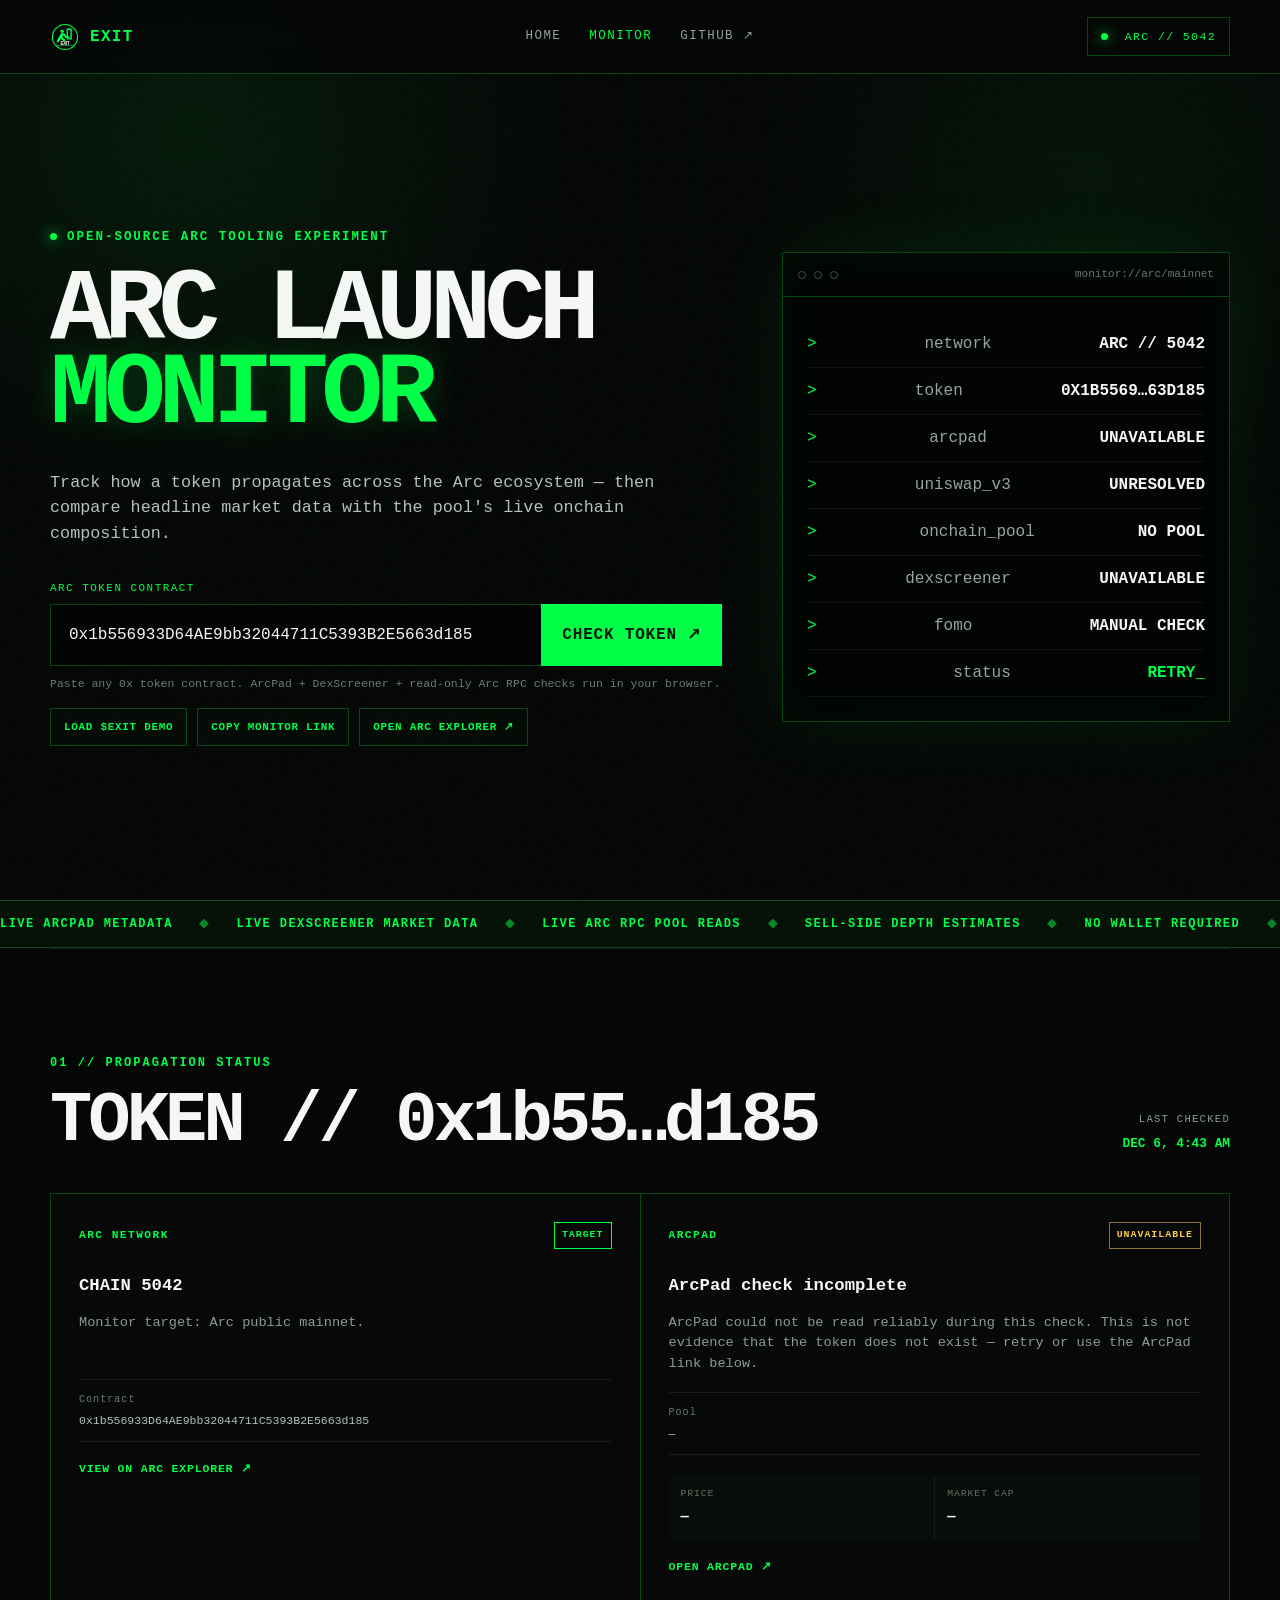
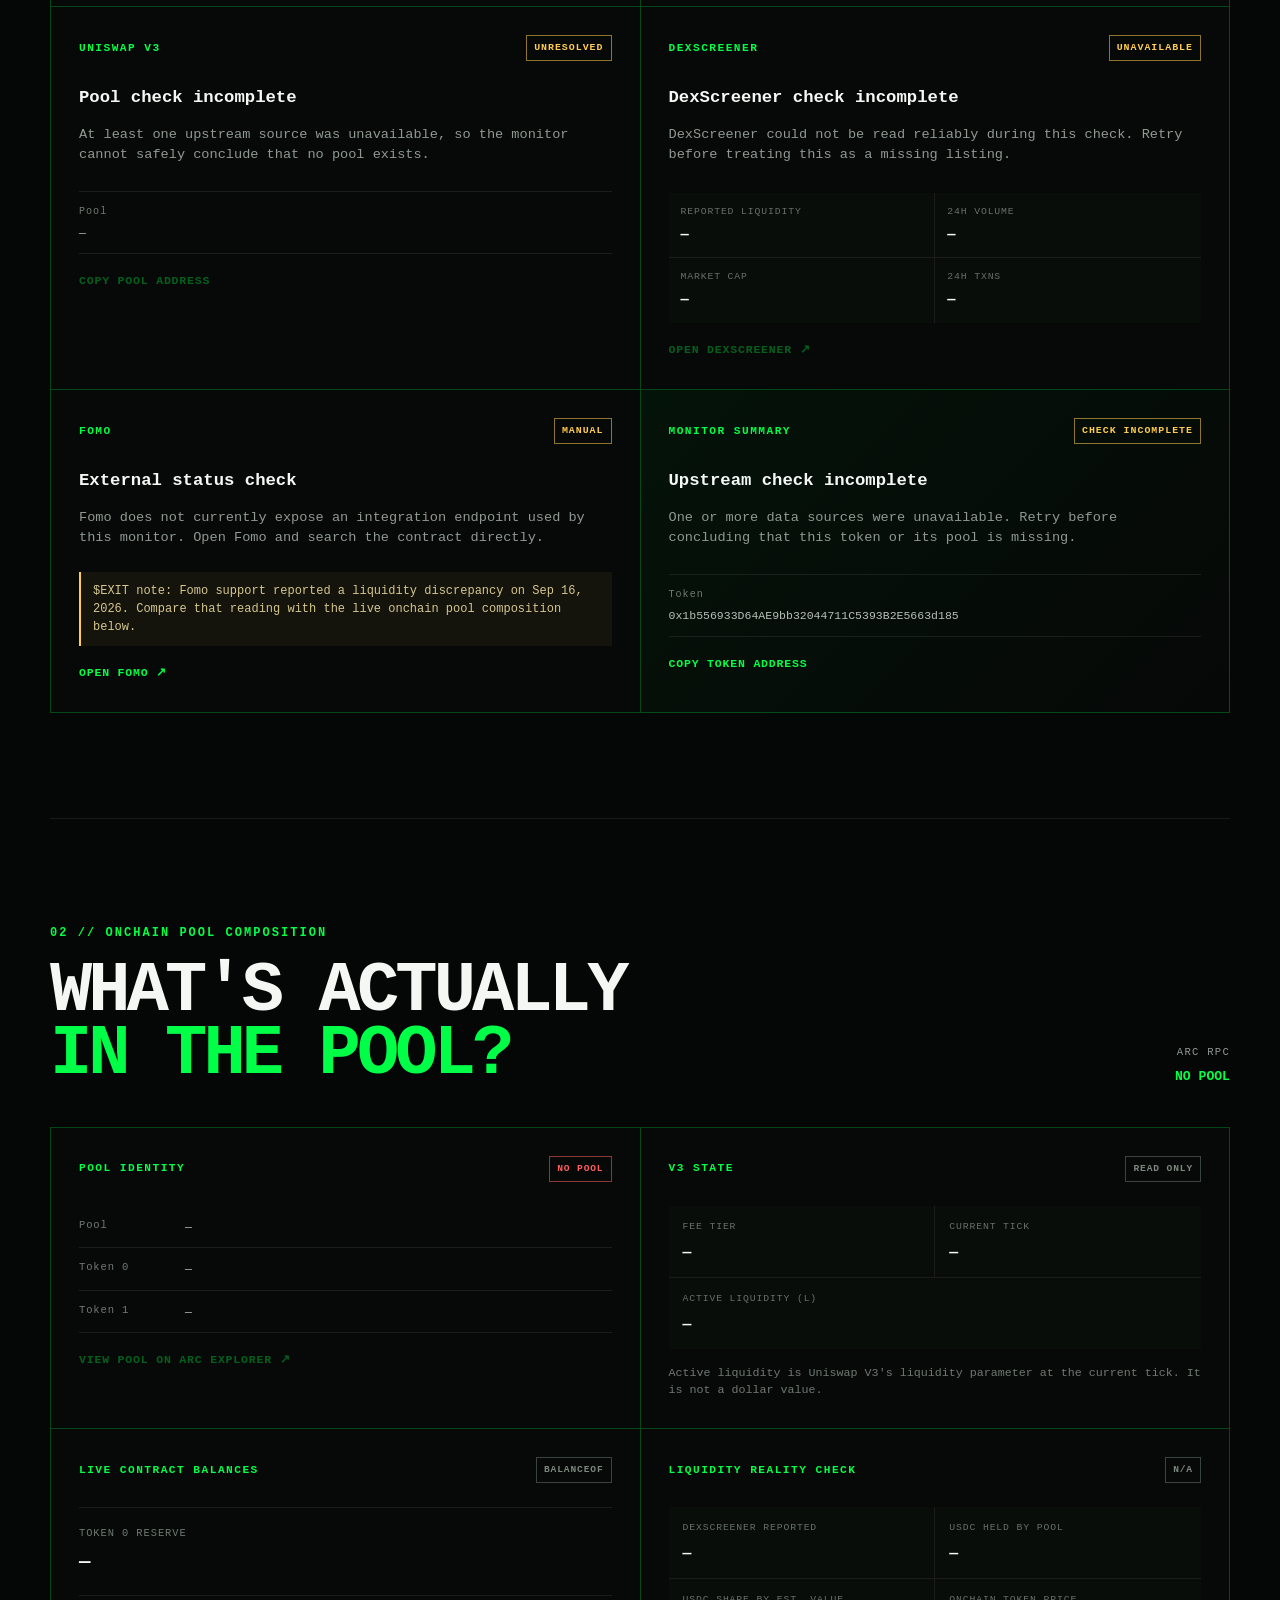
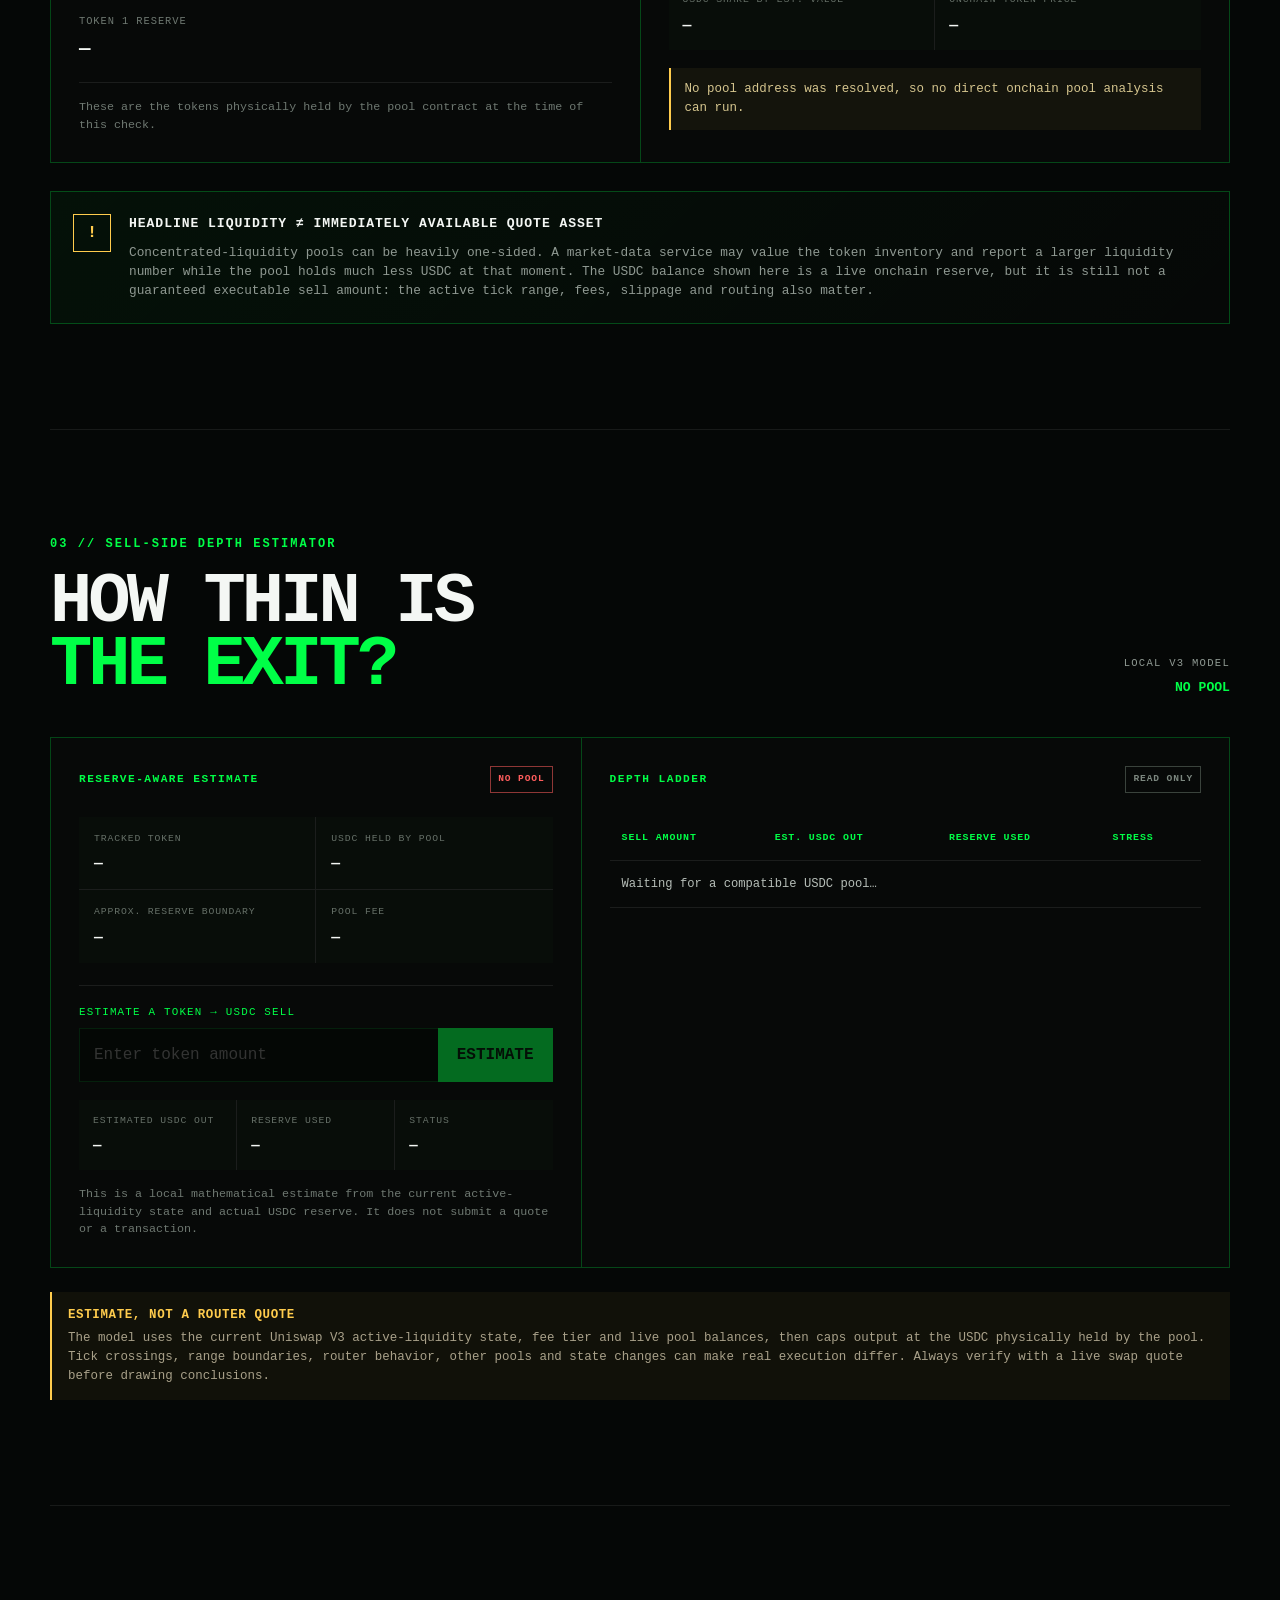
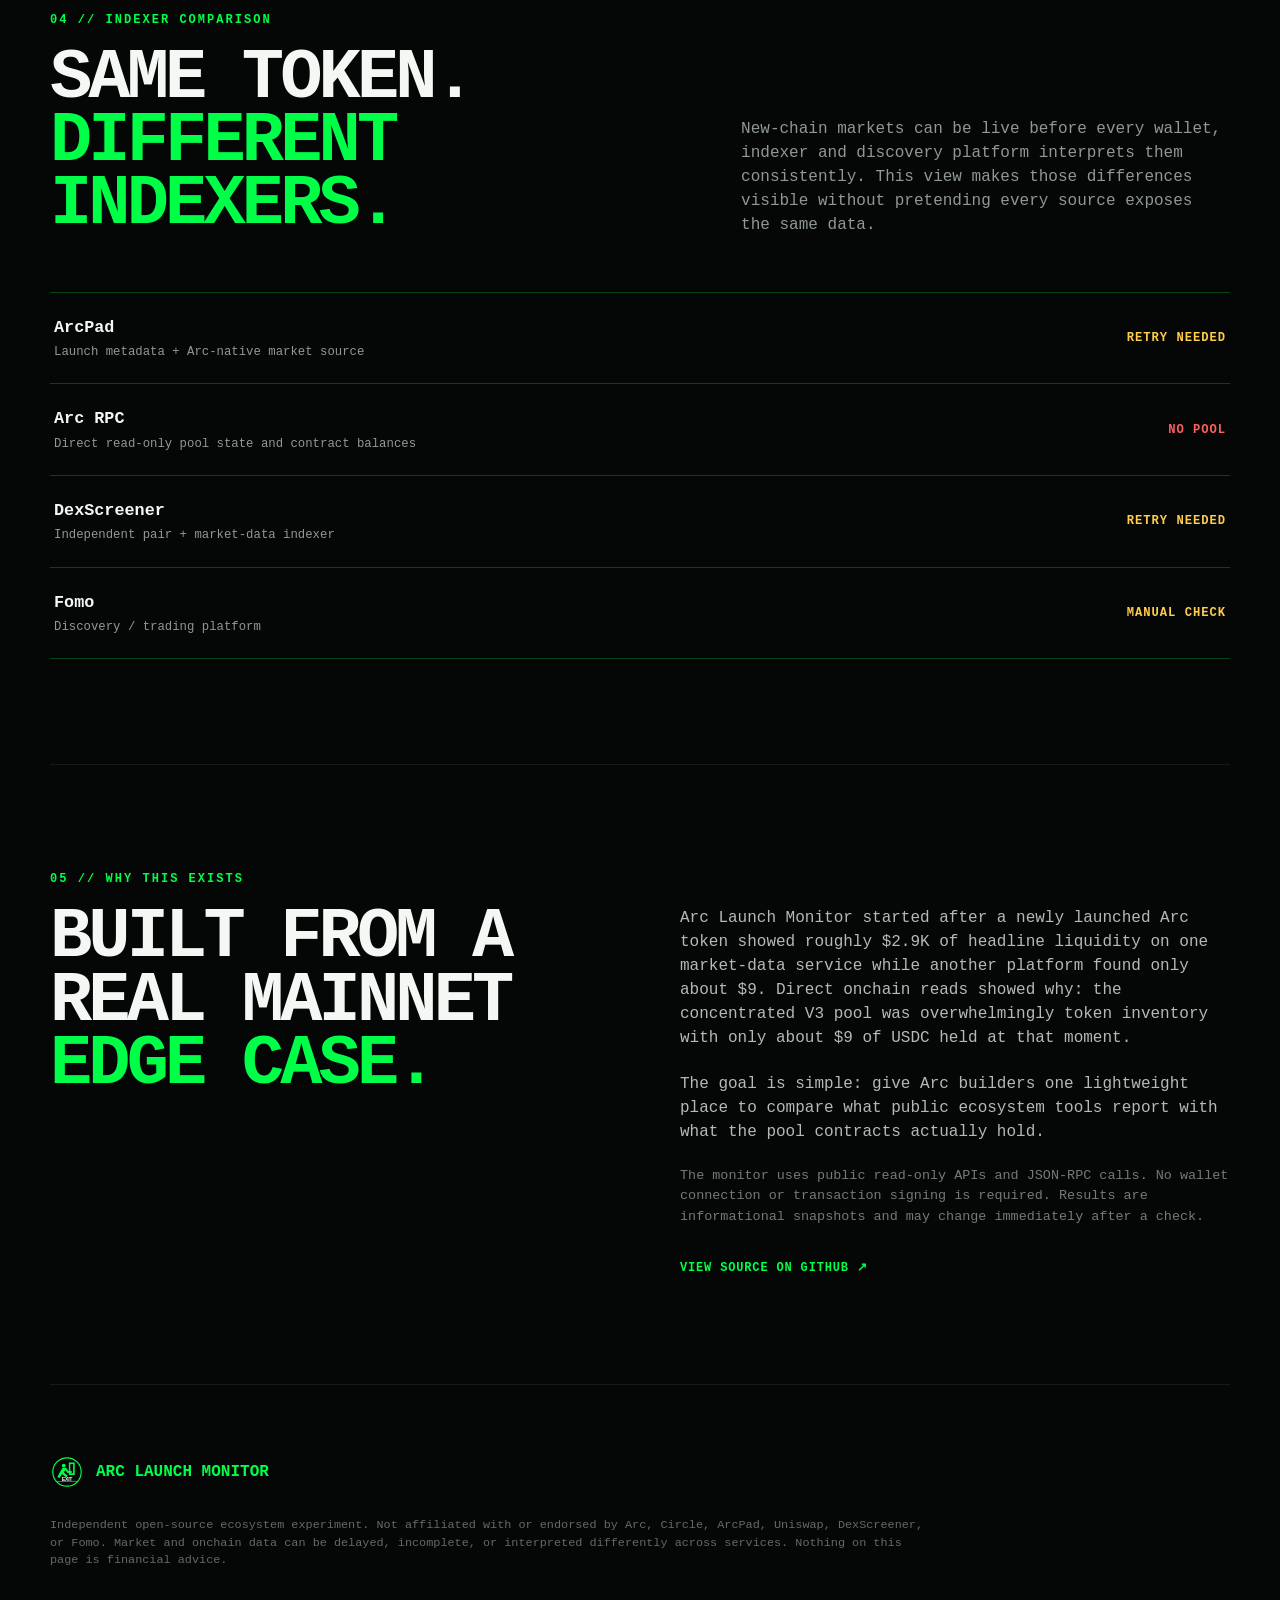
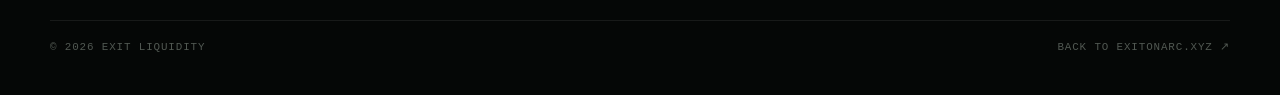
==== commit 79549c18: "Add trade depth estimator to Arc Launch Monitor" ====
--- a/monitor/index.html
+++ b/monitor/index.html
@@ -14,6 +14,7 @@
   <link rel="icon" href="../logo.svg" type="image/svg+xml" />
   <link rel="stylesheet" href="monitor.css" />
   <link rel="stylesheet" href="onchain.css" />
+  <link rel="stylesheet" href="depth.css" />
 </head>
 <body>
   <div class="noise" aria-hidden="true"></div>
@@ -75,7 +76,7 @@
     </section>
 
     <section class="strip" aria-label="Monitor capabilities">
-      <div>LIVE ARCPAD METADATA <i>◆</i> LIVE DEXSCREENER MARKET DATA <i>◆</i> LIVE ARC RPC POOL READS <i>◆</i> ARC // 5042 <i>◆</i> NO WALLET REQUIRED <i>◆</i> READ ONLY <i>◆</i></div>
+      <div>LIVE ARCPAD METADATA <i>◆</i> LIVE DEXSCREENER MARKET DATA <i>◆</i> LIVE ARC RPC POOL READS <i>◆</i> SELL-SIDE DEPTH ESTIMATES <i>◆</i> NO WALLET REQUIRED <i>◆</i> READ ONLY <i>◆</i></div>
     </section>
 
     <section class="section shell" id="results">
@@ -241,8 +242,65 @@
       </div>
     </section>
 
+    <section class="section shell depth-section" id="depth">
+      <div class="section-head">
+        <div>
+          <div class="kicker">03 // SELL-SIDE DEPTH ESTIMATOR</div>
+          <h2>HOW THIN IS<br /><span>THE EXIT?</span></h2>
+        </div>
+        <div class="depth-state">
+          <span>LOCAL V3 MODEL</span>
+          <strong id="depthStatus">WAITING</strong>
+        </div>
+      </div>
+
+      <div id="depthError" class="error-box" hidden></div>
+
+      <div class="depth-grid">
+        <article class="depth-panel">
+          <div class="panel-top"><span>RESERVE-AWARE ESTIMATE</span><b id="depthBadge" class="mini-badge loading">WAITING</b></div>
+          <div class="depth-summary">
+            <div><span>Tracked token</span><strong id="depthToken">—</strong></div>
+            <div><span>USDC held by pool</span><strong id="depthReserve">—</strong></div>
+            <div><span>Approx. reserve boundary</span><strong id="depthBoundary">—</strong></div>
+            <div><span>Pool fee</span><strong id="depthFee">—</strong></div>
+          </div>
+
+          <form id="depthForm" class="depth-form">
+            <label for="depthAmount">ESTIMATE A TOKEN → USDC SELL</label>
+            <div class="depth-input-row">
+              <input id="depthAmount" type="number" min="0" step="any" placeholder="Enter token amount" disabled />
+              <button id="depthSubmit" type="submit" disabled>ESTIMATE</button>
+            </div>
+          </form>
+
+          <div class="depth-result">
+            <div><span>Estimated USDC out</span><strong id="depthEstimateOut">—</strong></div>
+            <div><span>Reserve used</span><strong id="depthEstimateUsage">—</strong></div>
+            <div><span>Status</span><strong id="depthEstimateStatus" class="depth-result-status">—</strong></div>
+          </div>
+          <p class="chain-help">This is a local mathematical estimate from the current active-liquidity state and actual USDC reserve. It does not submit a quote or a transaction.</p>
+        </article>
+
+        <article class="depth-panel">
+          <div class="panel-top"><span>DEPTH LADDER</span><b class="mini-badge neutral">READ ONLY</b></div>
+          <div class="depth-table-wrap">
+            <table class="depth-table">
+              <thead><tr><th>Sell amount</th><th>Est. USDC out</th><th>Reserve used</th><th>Stress</th></tr></thead>
+              <tbody id="depthRows"><tr><td colspan="4">Waiting for a compatible USDC pool…</td></tr></tbody>
+            </table>
+          </div>
+        </article>
+      </div>
+
+      <div class="depth-note">
+        <strong>ESTIMATE, NOT A ROUTER QUOTE</strong>
+        <p>The model uses the current Uniswap V3 active-liquidity state, fee tier and live pool balances, then caps output at the USDC physically held by the pool. Tick crossings, range boundaries, router behavior, other pools and state changes can make real execution differ. Always verify with a live swap quote before drawing conclusions.</p>
+      </div>
+    </section>
+
     <section class="section shell compare-section">
-      <div class="kicker">03 // INDEXER COMPARISON</div>
+      <div class="kicker">04 // INDEXER COMPARISON</div>
       <div class="compare-intro">
         <h2>SAME TOKEN.<br /><span>DIFFERENT INDEXERS.</span></h2>
         <p>New-chain markets can be live before every wallet, indexer and discovery platform interprets them consistently. This view makes those differences visible without pretending every source exposes the same data.</p>
@@ -269,7 +327,7 @@
     </section>
 
     <section class="section shell about-section">
-      <div class="kicker">04 // WHY THIS EXISTS</div>
+      <div class="kicker">05 // WHY THIS EXISTS</div>
       <div class="about-grid">
         <h2>BUILT FROM A<br />REAL MAINNET<br /><span>EDGE CASE.</span></h2>
         <div>
@@ -291,5 +349,6 @@
   <div id="toast" class="toast" role="status" aria-live="polite">COPIED</div>
   <script src="monitor.js"></script>
   <script src="onchain.js"></script>
+  <script src="depth.js"></script>
 </body>
 </html>
--- a/monitor/onchain.css
+++ b/monitor/onchain.css
@@ -0,0 +1 @@
+.onchain-section{position:relative}.onchain-state{text-align:right}.onchain-state span{display:block;color:var(--muted);font-size:.66rem;letter-spacing:.12em}.onchain-state strong{display:block;color:var(--green);font-size:.82rem;margin-top:6px}.onchain-grid{display:grid;grid-template-columns:repeat(2,1fr);border-top:1px solid var(--line);border-left:1px solid var(--line)}.chain-panel{padding:28px;border-right:1px solid var(--line);border-bottom:1px solid var(--line);background:rgba(255,255,255,.012)}.panel-top{display:flex;justify-content:space-between;gap:14px;align-items:center;margin-bottom:24px}.panel-top>span{color:var(--green);font-size:.7rem;letter-spacing:.13em;font-weight:800}.mini-badge{font-size:.6rem;letter-spacing:.09em;font-weight:900;border:1px solid;padding:5px 7px}.mini-badge.ok{color:var(--green);border-color:var(--green)}.mini-badge.warn{color:var(--warn);border-color:rgba(255,204,77,.55)}.mini-badge.bad{color:var(--bad);border-color:rgba(255,93,93,.55)}.mini-badge.loading,.mini-badge.neutral{color:#7c877f;border-color:#3a433c}.chain-row{display:grid;grid-template-columns:90px 1fr;gap:16px;padding:12px 0;border-bottom:1px solid var(--line-soft)}.chain-row span{color:#6f7972;font-size:.66rem;letter-spacing:.08em}.chain-row code{color:#b7c0b9;font-size:.72rem;word-break:break-all}.chain-link{display:inline-flex;margin-top:18px;color:var(--green);font-size:.72rem;font-weight:900;letter-spacing:.07em}.chain-link.disabled{opacity:.35;pointer-events:none}.big-metrics,.reality-grid{display:grid;grid-template-columns:repeat(2,1fr);gap:1px;background:var(--line-soft)}.big-metrics>div,.reality-grid>div{background:#080d09;padding:14px}.big-metrics .wide{grid-column:1/-1}.big-metrics span,.reality-grid span{display:block;color:#667068;font-size:.61rem;text-transform:uppercase;letter-spacing:.09em}.big-metrics strong,.reality-grid strong{display:block;margin-top:6px;font-size:.93rem;word-break:break-word}.chain-help{color:#6f7972;font-size:.73rem;margin:16px 0 0}.reserve-list{border-top:1px solid var(--line-soft)}.reserve-list>div{padding:18px 0;border-bottom:1px solid var(--line-soft)}.reserve-list span{display:block;color:#6f7972;font-size:.65rem;letter-spacing:.09em;margin-bottom:6px}.reserve-list strong{font-size:1.2rem}.composition-warning{margin-top:18px;border-left:2px solid var(--warn);padding:12px 14px;background:rgba(255,204,77,.05);color:#d6c68f;font-size:.78rem}.composition-warning.ok{border-left-color:var(--green);background:rgba(0,255,71,.04);color:#9ed9ad}.composition-warning.bad{border-left-color:var(--bad);background:rgba(255,93,93,.05);color:#e6a3a3}.liquidity-explainer{margin-top:28px;display:grid;grid-template-columns:auto 1fr;gap:18px;padding:22px;border:1px solid var(--line);background:linear-gradient(135deg,rgba(0,255,71,.045),rgba(255,255,255,.008))}.explainer-mark{width:38px;height:38px;border:1px solid var(--warn);color:var(--warn);display:grid;place-items:center;font-weight:900}.liquidity-explainer strong{display:block;font-size:.82rem;letter-spacing:.07em}.liquidity-explainer p{color:var(--muted);font-size:.8rem;margin:9px 0 0}.reserve-panel,.comparison-panel{min-height:300px}@media(max-width:960px){.onchain-grid{grid-template-columns:1fr}.onchain-state{text-align:left;margin-top:18px}}@media(max-width:640px){.chain-panel{padding:22px}.big-metrics,.reality-grid{grid-template-columns:1fr}.big-metrics .wide{grid-column:auto}.chain-row{grid-template-columns:1fr;gap:5px}.liquidity-explainer{grid-template-columns:1fr}.reserve-list strong{font-size:1.05rem}}
--- a/monitor/depth.css
+++ b/monitor/depth.css
@@ -0,0 +1 @@
+.depth-section{position:relative}.depth-state{text-align:right}.depth-state span{display:block;color:var(--muted);font-size:.66rem;letter-spacing:.12em}.depth-state strong{display:block;color:var(--green);font-size:.82rem;margin-top:6px}.depth-grid{display:grid;grid-template-columns:.9fr 1.1fr;gap:0;border-top:1px solid var(--line);border-left:1px solid var(--line)}.depth-panel{padding:28px;border-right:1px solid var(--line);border-bottom:1px solid var(--line);background:rgba(255,255,255,.012)}.depth-summary{display:grid;grid-template-columns:repeat(2,1fr);gap:1px;background:var(--line-soft)}.depth-summary>div{background:#080d09;padding:15px}.depth-summary span{display:block;color:#667068;font-size:.61rem;text-transform:uppercase;letter-spacing:.09em}.depth-summary strong{display:block;margin-top:6px;font-size:.92rem;word-break:break-word}.depth-form{margin-top:22px;border-top:1px solid var(--line-soft);padding-top:18px}.depth-form label{display:block;color:var(--green);font-size:.68rem;letter-spacing:.11em;margin-bottom:8px}.depth-input-row{display:grid;grid-template-columns:1fr auto}.depth-input-row input{min-width:0;background:#020503;color:var(--text);border:1px solid var(--line);border-right:0;padding:14px;font:inherit;outline:none}.depth-input-row button{border:1px solid var(--green);background:var(--green);color:#001a07;font:inherit;font-weight:900;padding:0 18px;cursor:pointer}.depth-input-row button:disabled,.depth-input-row input:disabled{opacity:.4;cursor:not-allowed}.depth-result{display:grid;grid-template-columns:repeat(3,1fr);gap:1px;background:var(--line-soft);margin-top:18px}.depth-result>div{background:#080d09;padding:14px}.depth-result span{display:block;color:#667068;font-size:.61rem;text-transform:uppercase;letter-spacing:.09em}.depth-result strong{display:block;margin-top:6px;font-size:.88rem}.depth-result-status.ok{color:var(--green)}.depth-result-status.warn{color:var(--warn)}.depth-result-status.bad{color:var(--bad)}.depth-table-wrap{overflow-x:auto}.depth-table{width:100%;border-collapse:collapse;font-size:.76rem}.depth-table th,.depth-table td{text-align:left;padding:14px 12px;border-bottom:1px solid var(--line-soft);white-space:nowrap}.depth-table th{color:var(--green);font-size:.62rem;letter-spacing:.09em;text-transform:uppercase}.depth-table td{color:#b6beb8}.depth-table-status{font-size:.64rem;font-weight:900;letter-spacing:.07em}.depth-table-status.ok{color:var(--green)}.depth-table-status.warn{color:var(--warn)}.depth-table-status.bad{color:var(--bad)}.depth-note{margin-top:24px;border-left:2px solid var(--warn);padding:14px 16px;background:rgba(255,204,77,.05);color:#cfc28d;font-size:.78rem}.depth-note strong{display:block;color:var(--warn);margin-bottom:5px;letter-spacing:.05em}.depth-note p{margin:0;color:#a9a18a}.depth-panel .chain-help{margin-top:16px}@media(max-width:960px){.depth-grid{grid-template-columns:1fr}.depth-state{text-align:left;margin-top:18px}}@media(max-width:640px){.depth-panel{padding:22px}.depth-summary,.depth-result{grid-template-columns:1fr}.depth-input-row{grid-template-columns:1fr}.depth-input-row input{border-right:1px solid var(--line);border-bottom:0}.depth-input-row button{min-height:46px}}
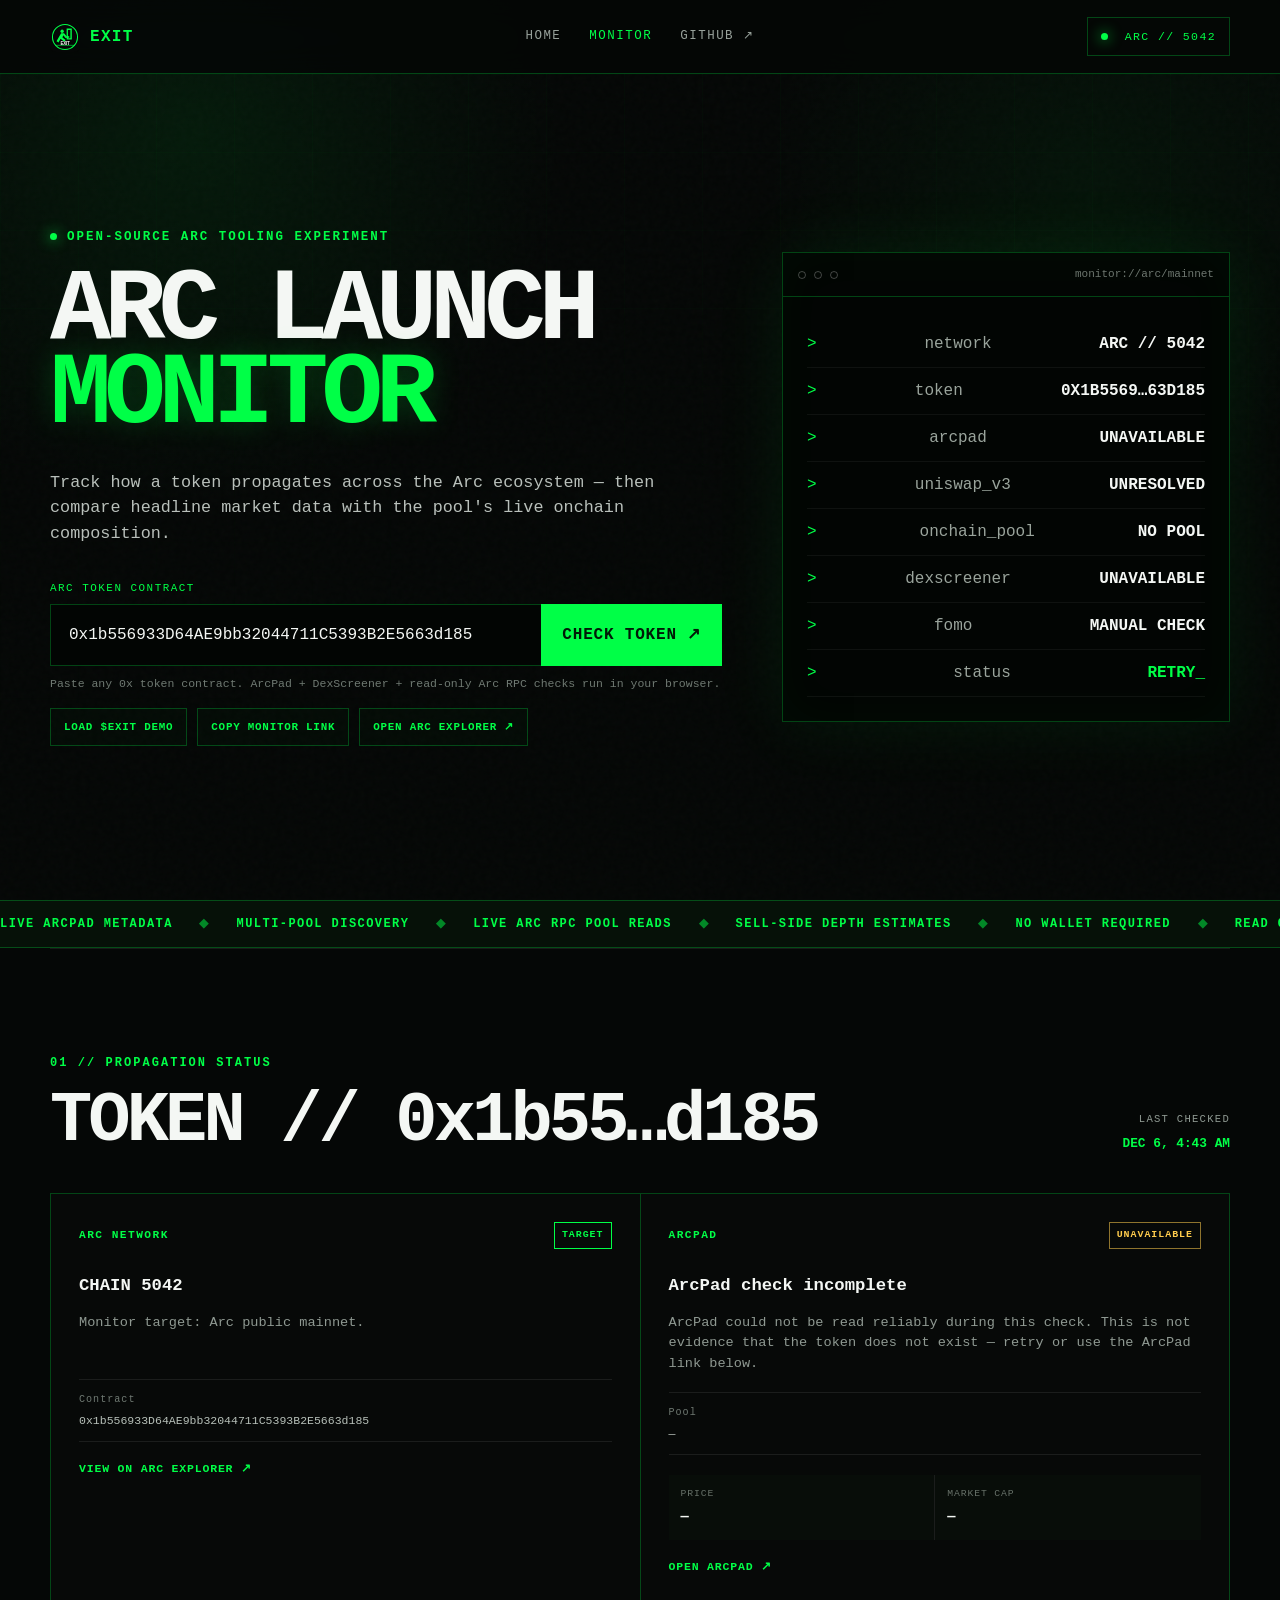
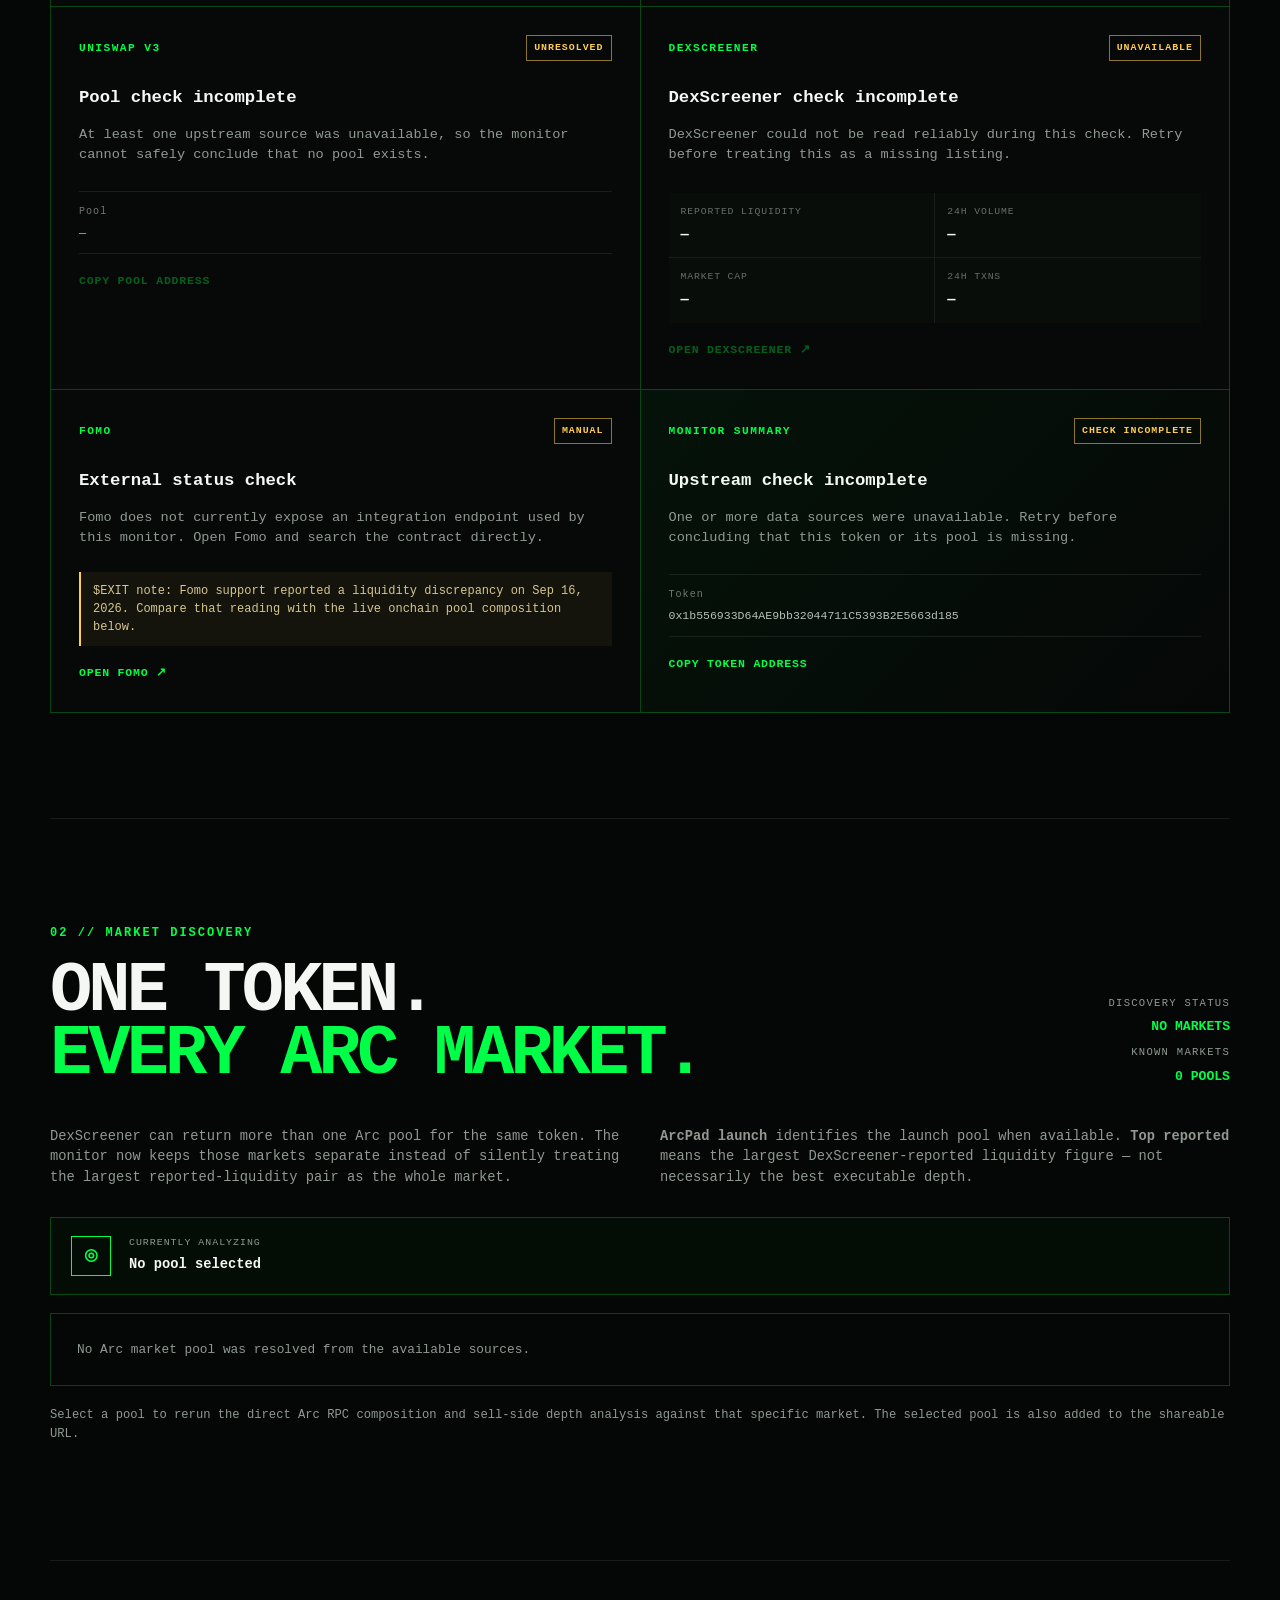
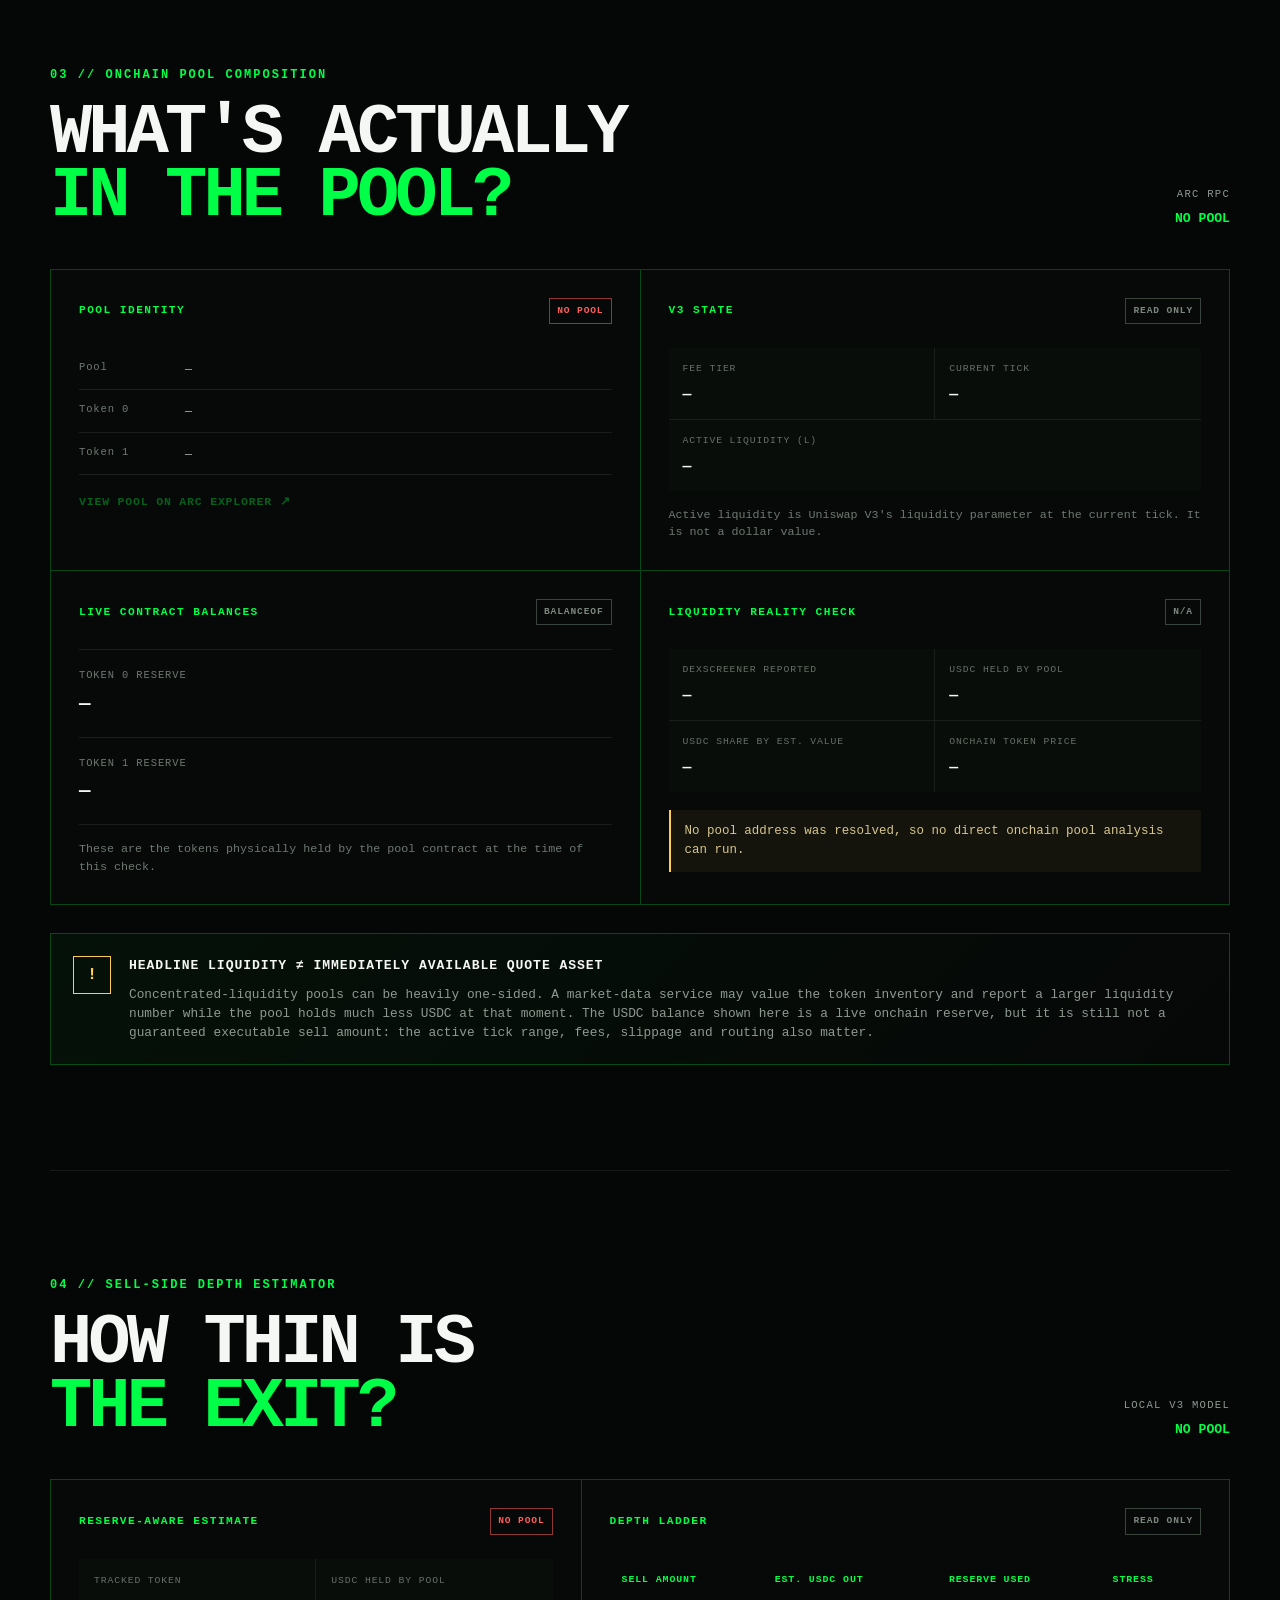
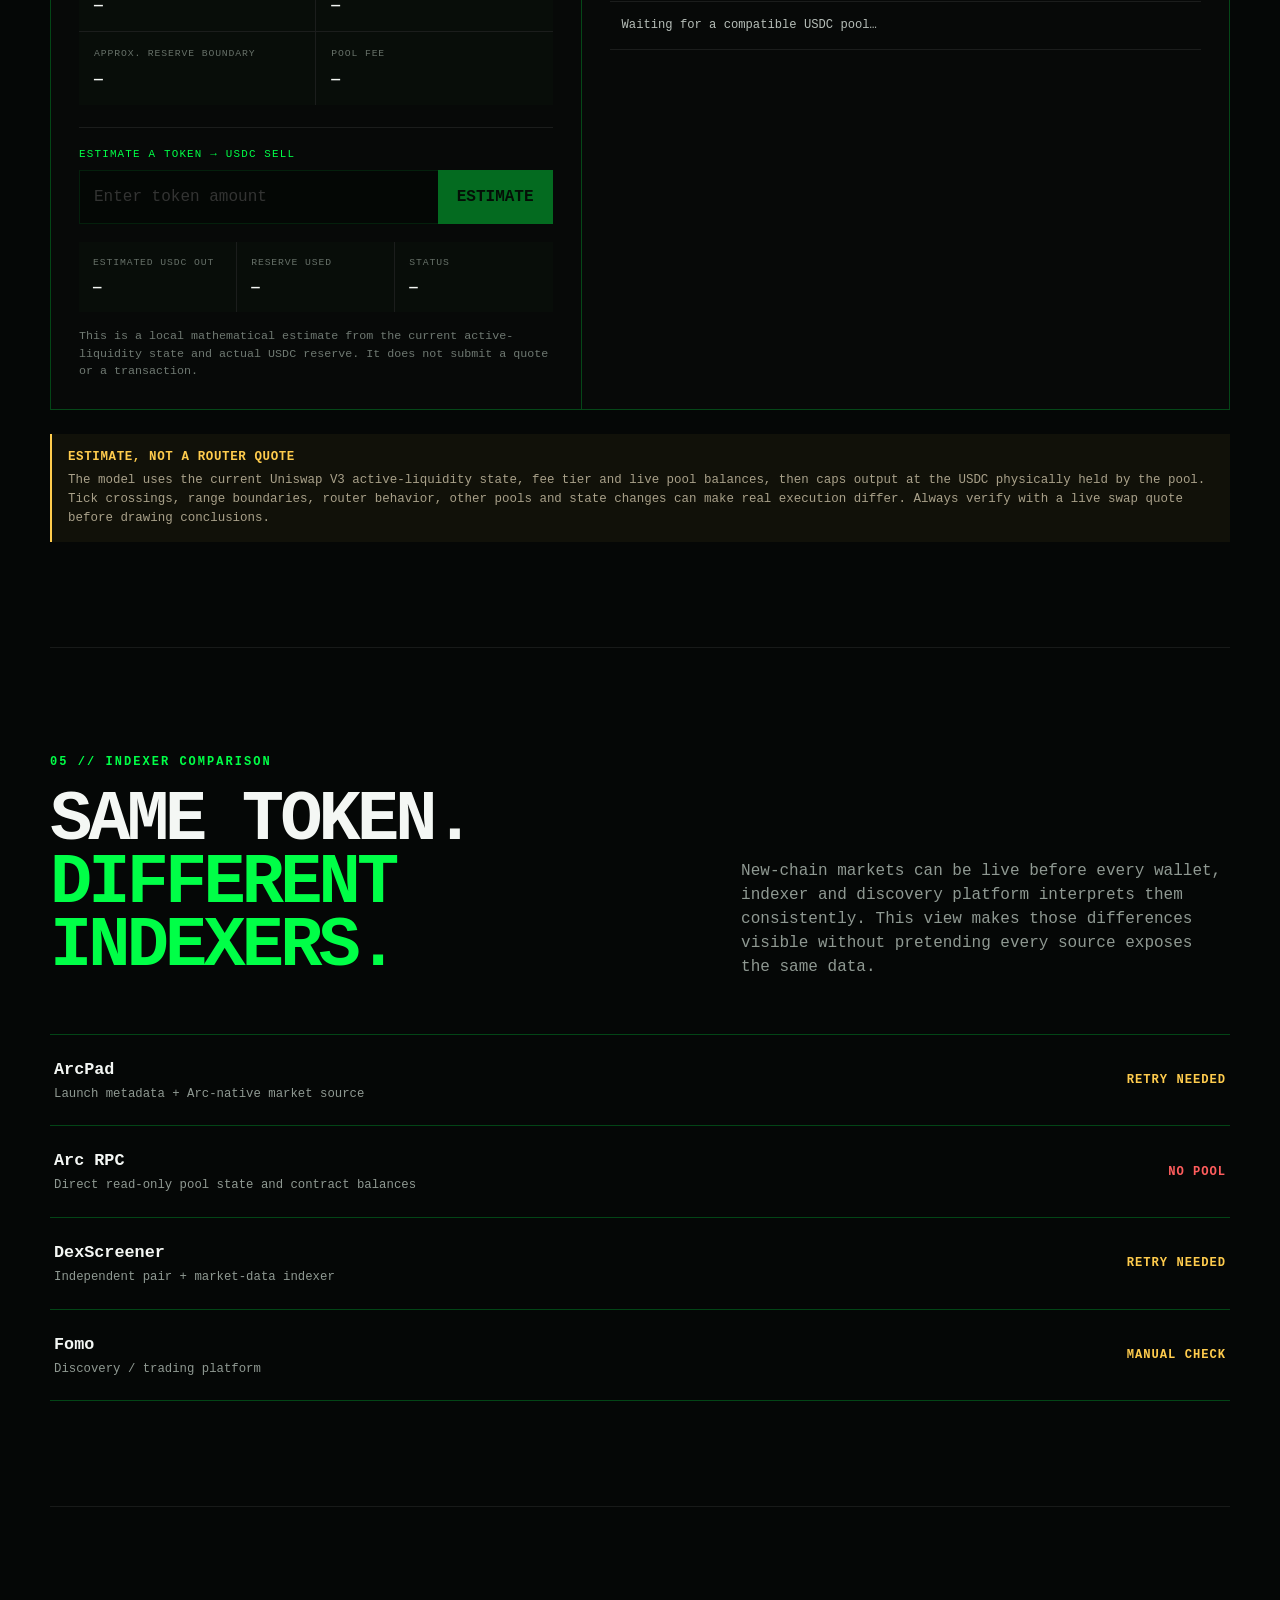
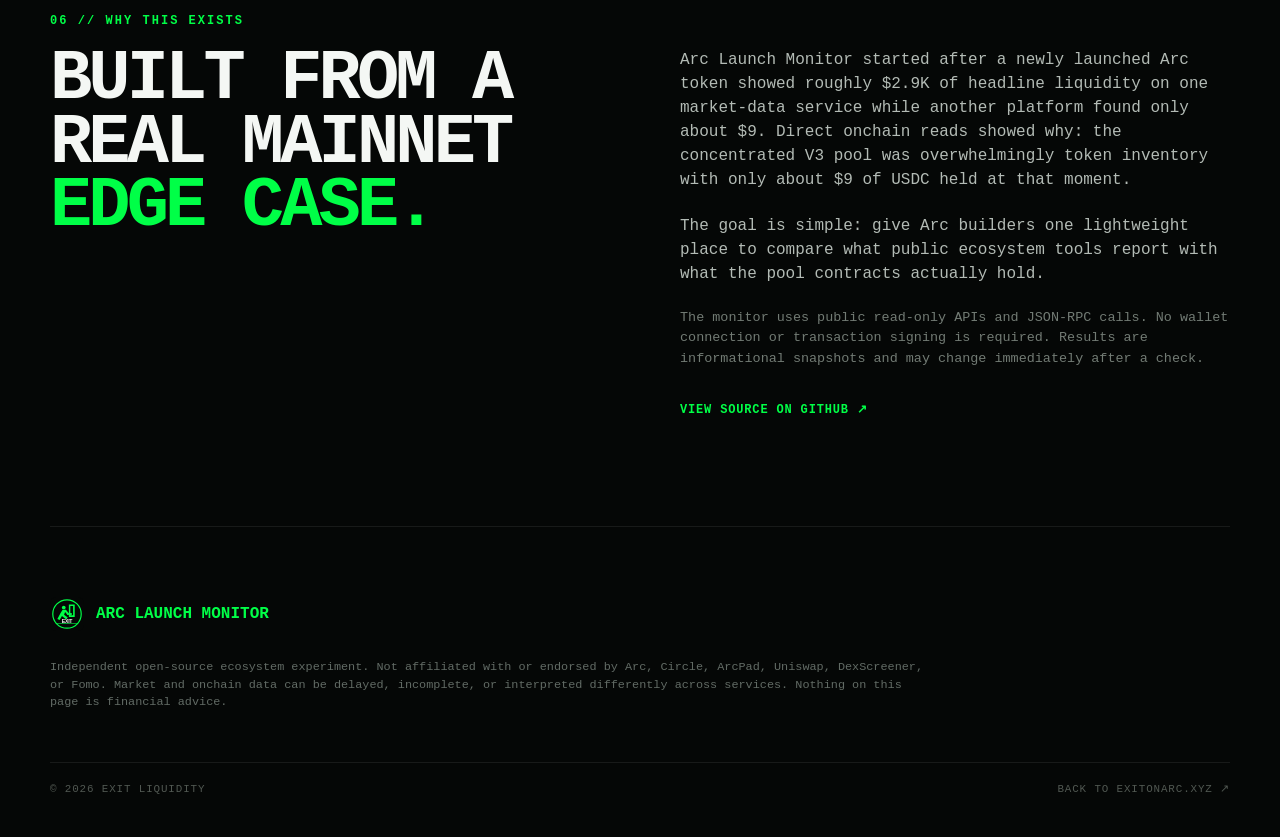
==== commit 50ed337e: "Add Arc multi-pool market discovery UI" ====
--- a/monitor/index.html
+++ b/monitor/index.html
@@ -13,6 +13,7 @@
   <title>Arc Launch Monitor | Exit on Arc</title>
   <link rel="icon" href="../logo.svg" type="image/svg+xml" />
   <link rel="stylesheet" href="monitor.css" />
+  <link rel="stylesheet" href="markets.css" />
   <link rel="stylesheet" href="onchain.css" />
   <link rel="stylesheet" href="depth.css" />
 </head>
@@ -76,7 +77,7 @@
     </section>
 
     <section class="strip" aria-label="Monitor capabilities">
-      <div>LIVE ARCPAD METADATA <i>◆</i> LIVE DEXSCREENER MARKET DATA <i>◆</i> LIVE ARC RPC POOL READS <i>◆</i> SELL-SIDE DEPTH ESTIMATES <i>◆</i> NO WALLET REQUIRED <i>◆</i> READ ONLY <i>◆</i></div>
+      <div>LIVE ARCPAD METADATA <i>◆</i> MULTI-POOL DISCOVERY <i>◆</i> LIVE ARC RPC POOL READS <i>◆</i> SELL-SIDE DEPTH ESTIMATES <i>◆</i> NO WALLET REQUIRED <i>◆</i> READ ONLY <i>◆</i></div>
     </section>
 
     <section class="section shell" id="results">
@@ -173,10 +174,40 @@
       </div>
     </section>
 
+    <section class="section shell markets-section" id="markets">
+      <div class="section-head">
+        <div>
+          <div class="kicker">02 // MARKET DISCOVERY</div>
+          <h2>ONE TOKEN.<br /><span>EVERY ARC MARKET.</span></h2>
+        </div>
+        <div class="markets-state">
+          <span>DISCOVERY STATUS</span>
+          <strong id="marketsStatus">WAITING</strong>
+          <span style="margin-top:8px">KNOWN MARKETS</span>
+          <strong id="marketsCount">—</strong>
+        </div>
+      </div>
+
+      <div class="markets-intro">
+        <p>DexScreener can return more than one Arc pool for the same token. The monitor now keeps those markets separate instead of silently treating the largest reported-liquidity pair as the whole market.</p>
+        <p><strong>ArcPad launch</strong> identifies the launch pool when available. <strong>Top reported</strong> means the largest DexScreener-reported liquidity figure — not necessarily the best executable depth.</p>
+      </div>
+
+      <div class="markets-current">
+        <div class="markets-current-mark">◎</div>
+        <div><span>Currently analyzing</span><strong id="activeMarket">Waiting for market discovery…</strong></div>
+      </div>
+
+      <div id="marketsGrid" class="markets-grid">
+        <div class="markets-empty">Waiting for DexScreener and ArcPad market data…</div>
+      </div>
+      <p class="markets-note">Select a pool to rerun the direct Arc RPC composition and sell-side depth analysis against that specific market. The selected pool is also added to the shareable URL.</p>
+    </section>
+
     <section class="section shell onchain-section" id="onchain">
       <div class="section-head">
         <div>
-          <div class="kicker">02 // ONCHAIN POOL COMPOSITION</div>
+          <div class="kicker">03 // ONCHAIN POOL COMPOSITION</div>
           <h2>WHAT'S ACTUALLY<br /><span>IN THE POOL?</span></h2>
         </div>
         <div class="onchain-state">
@@ -245,7 +276,7 @@
     <section class="section shell depth-section" id="depth">
       <div class="section-head">
         <div>
-          <div class="kicker">03 // SELL-SIDE DEPTH ESTIMATOR</div>
+          <div class="kicker">04 // SELL-SIDE DEPTH ESTIMATOR</div>
           <h2>HOW THIN IS<br /><span>THE EXIT?</span></h2>
         </div>
         <div class="depth-state">
@@ -300,7 +331,7 @@
     </section>
 
     <section class="section shell compare-section">
-      <div class="kicker">04 // INDEXER COMPARISON</div>
+      <div class="kicker">05 // INDEXER COMPARISON</div>
       <div class="compare-intro">
         <h2>SAME TOKEN.<br /><span>DIFFERENT INDEXERS.</span></h2>
         <p>New-chain markets can be live before every wallet, indexer and discovery platform interprets them consistently. This view makes those differences visible without pretending every source exposes the same data.</p>
@@ -327,7 +358,7 @@
     </section>
 
     <section class="section shell about-section">
-      <div class="kicker">05 // WHY THIS EXISTS</div>
+      <div class="kicker">06 // WHY THIS EXISTS</div>
       <div class="about-grid">
         <h2>BUILT FROM A<br />REAL MAINNET<br /><span>EDGE CASE.</span></h2>
         <div>
--- a/monitor/markets.css
+++ b/monitor/markets.css
@@ -0,0 +1 @@
+.markets-section{position:relative}.markets-state{text-align:right}.markets-state span{display:block;color:var(--muted);font-size:.66rem;letter-spacing:.12em}.markets-state strong{display:block;color:var(--green);font-size:.82rem;margin-top:6px}.markets-intro{display:grid;grid-template-columns:1fr 1fr;gap:40px;margin-bottom:28px}.markets-intro p{color:var(--muted);font-size:.86rem;margin:0}.markets-current{border:1px solid var(--line);background:rgba(0,255,71,.025);padding:18px 20px;margin-bottom:18px;display:grid;grid-template-columns:auto 1fr;gap:18px;align-items:center}.markets-current-mark{width:40px;height:40px;border:1px solid var(--green);display:grid;place-items:center;color:var(--green);font-weight:900}.markets-current span{display:block;color:var(--muted);font-size:.62rem;letter-spacing:.1em;text-transform:uppercase}.markets-current strong{display:block;margin-top:5px;font-size:.86rem;word-break:break-all}.markets-grid{display:grid;grid-template-columns:repeat(2,1fr);border-top:1px solid var(--line);border-left:1px solid var(--line)}.market-card{position:relative;padding:24px;border-right:1px solid var(--line);border-bottom:1px solid var(--line);background:rgba(255,255,255,.012);transition:background .15s ease,border-color .15s ease}.market-card.active{background:rgba(0,255,71,.035);box-shadow:inset 3px 0 0 var(--green)}.market-card-top{display:flex;justify-content:space-between;align-items:flex-start;gap:12px;margin-bottom:18px}.market-pair{font-size:1.05rem;font-weight:900}.market-dex{display:block;color:var(--muted);font-size:.64rem;letter-spacing:.09em;text-transform:uppercase;margin-top:5px}.market-tags{display:flex;gap:6px;flex-wrap:wrap;justify-content:flex-end}.market-tag{font-size:.56rem;letter-spacing:.08em;font-weight:900;border:1px solid var(--line);padding:4px 6px;color:#879088}.market-tag.launch{border-color:rgba(255,204,77,.55);color:var(--warn)}.market-tag.top{border-color:rgba(92,174,255,.5);color:#86c2ff}.market-tag.active{border-color:var(--green);color:var(--green)}.market-address{display:block;color:#8d9690;font-size:.68rem;word-break:break-all;border-bottom:1px solid var(--line-soft);padding-bottom:14px}.market-metrics{display:grid;grid-template-columns:repeat(3,1fr);gap:1px;background:var(--line-soft);margin-top:14px}.market-metrics>div{background:#080d09;padding:12px}.market-metrics span{display:block;color:#667068;font-size:.57rem;text-transform:uppercase;letter-spacing:.08em}.market-metrics strong{display:block;margin-top:5px;font-size:.82rem}.market-actions{display:flex;gap:12px;align-items:center;margin-top:16px}.market-analyze{border:1px solid var(--green);background:transparent;color:var(--green);padding:9px 12px;font:inherit;font-size:.66rem;font-weight:900;letter-spacing:.07em;cursor:pointer}.market-analyze:hover,.market-card.active .market-analyze{background:var(--green);color:#001a07}.market-link{color:#89928b;font-size:.65rem;font-weight:800;letter-spacing:.06em}.markets-note{margin-top:20px;color:var(--muted);font-size:.76rem}.markets-empty{grid-column:1/-1;padding:26px;border-right:1px solid var(--line);border-bottom:1px solid var(--line);color:var(--muted);font-size:.8rem}@media(max-width:960px){.markets-grid,.markets-intro{grid-template-columns:1fr}.markets-state{text-align:left;margin-top:18px}}@media(max-width:640px){.market-card{padding:20px}.market-metrics{grid-template-columns:1fr}.market-card-top{display:block}.market-tags{justify-content:flex-start;margin-top:10px}.markets-current{grid-template-columns:1fr}.markets-current-mark{display:none}}
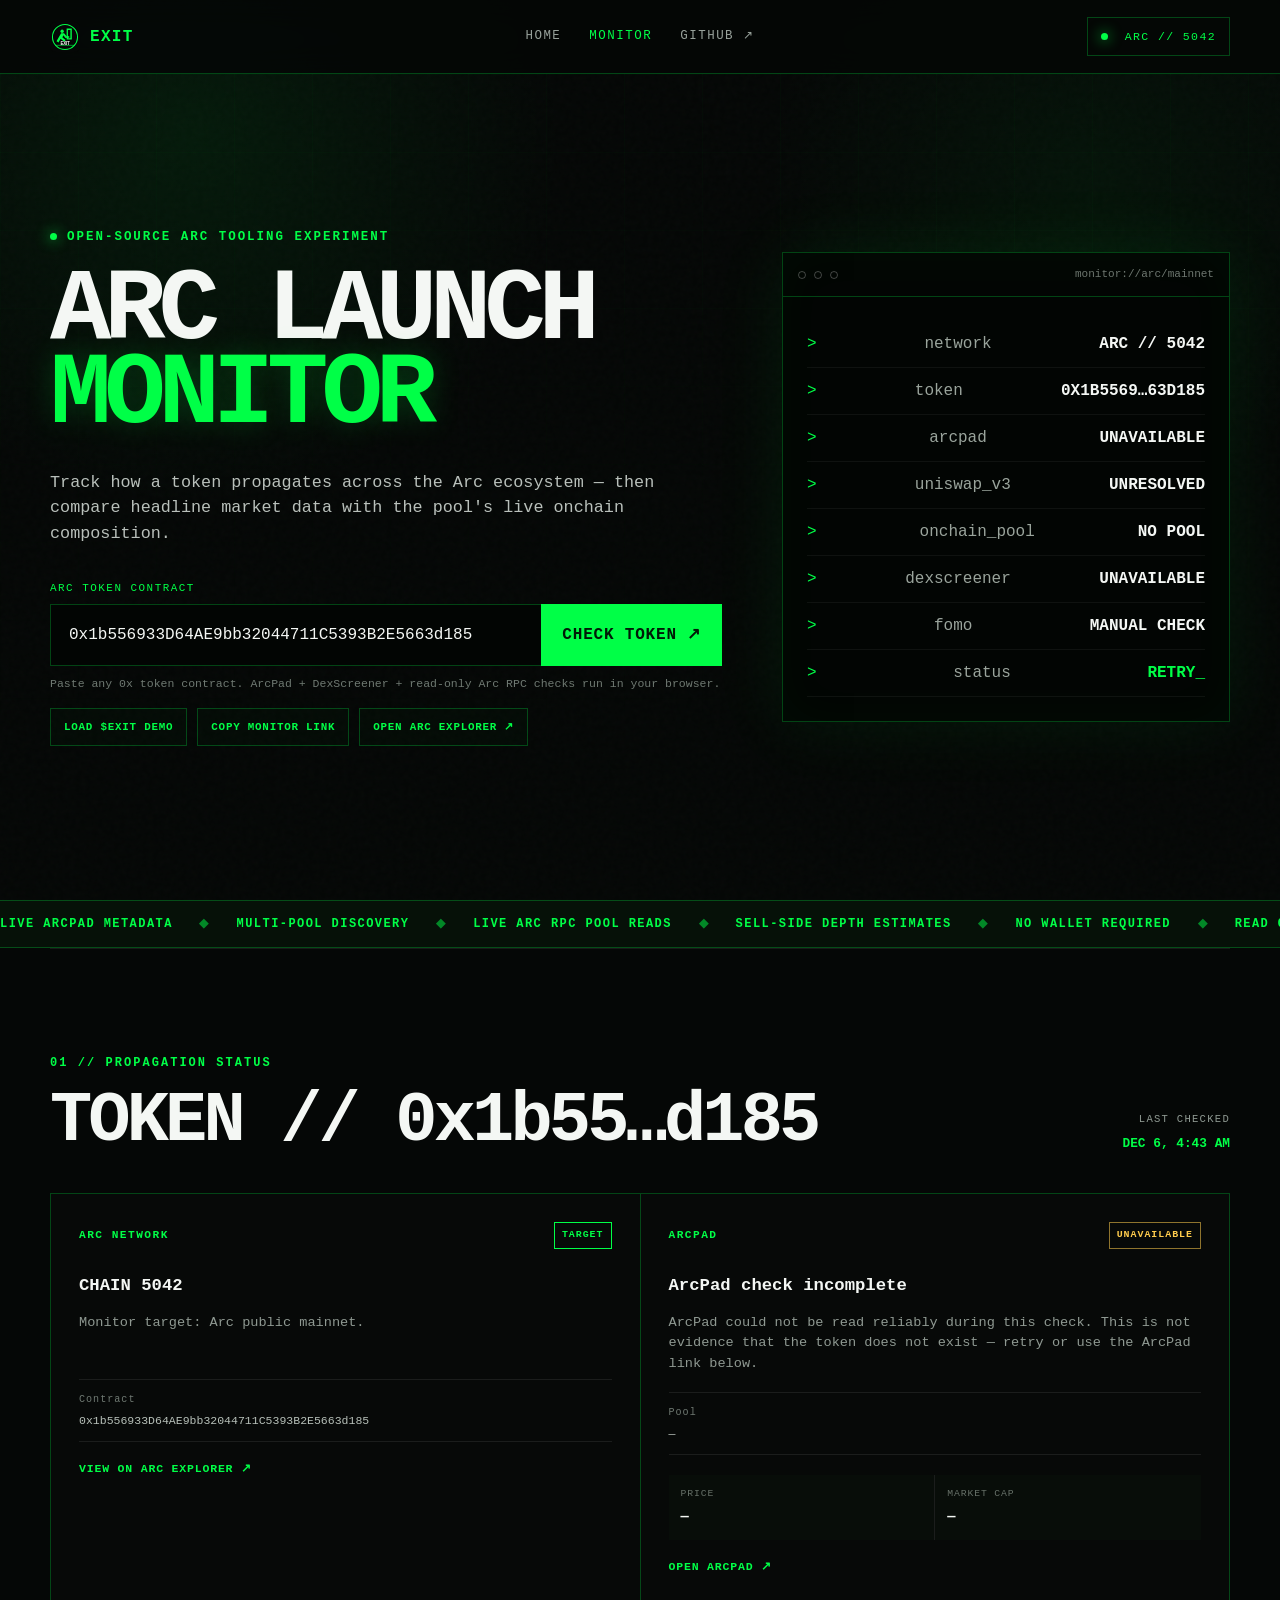
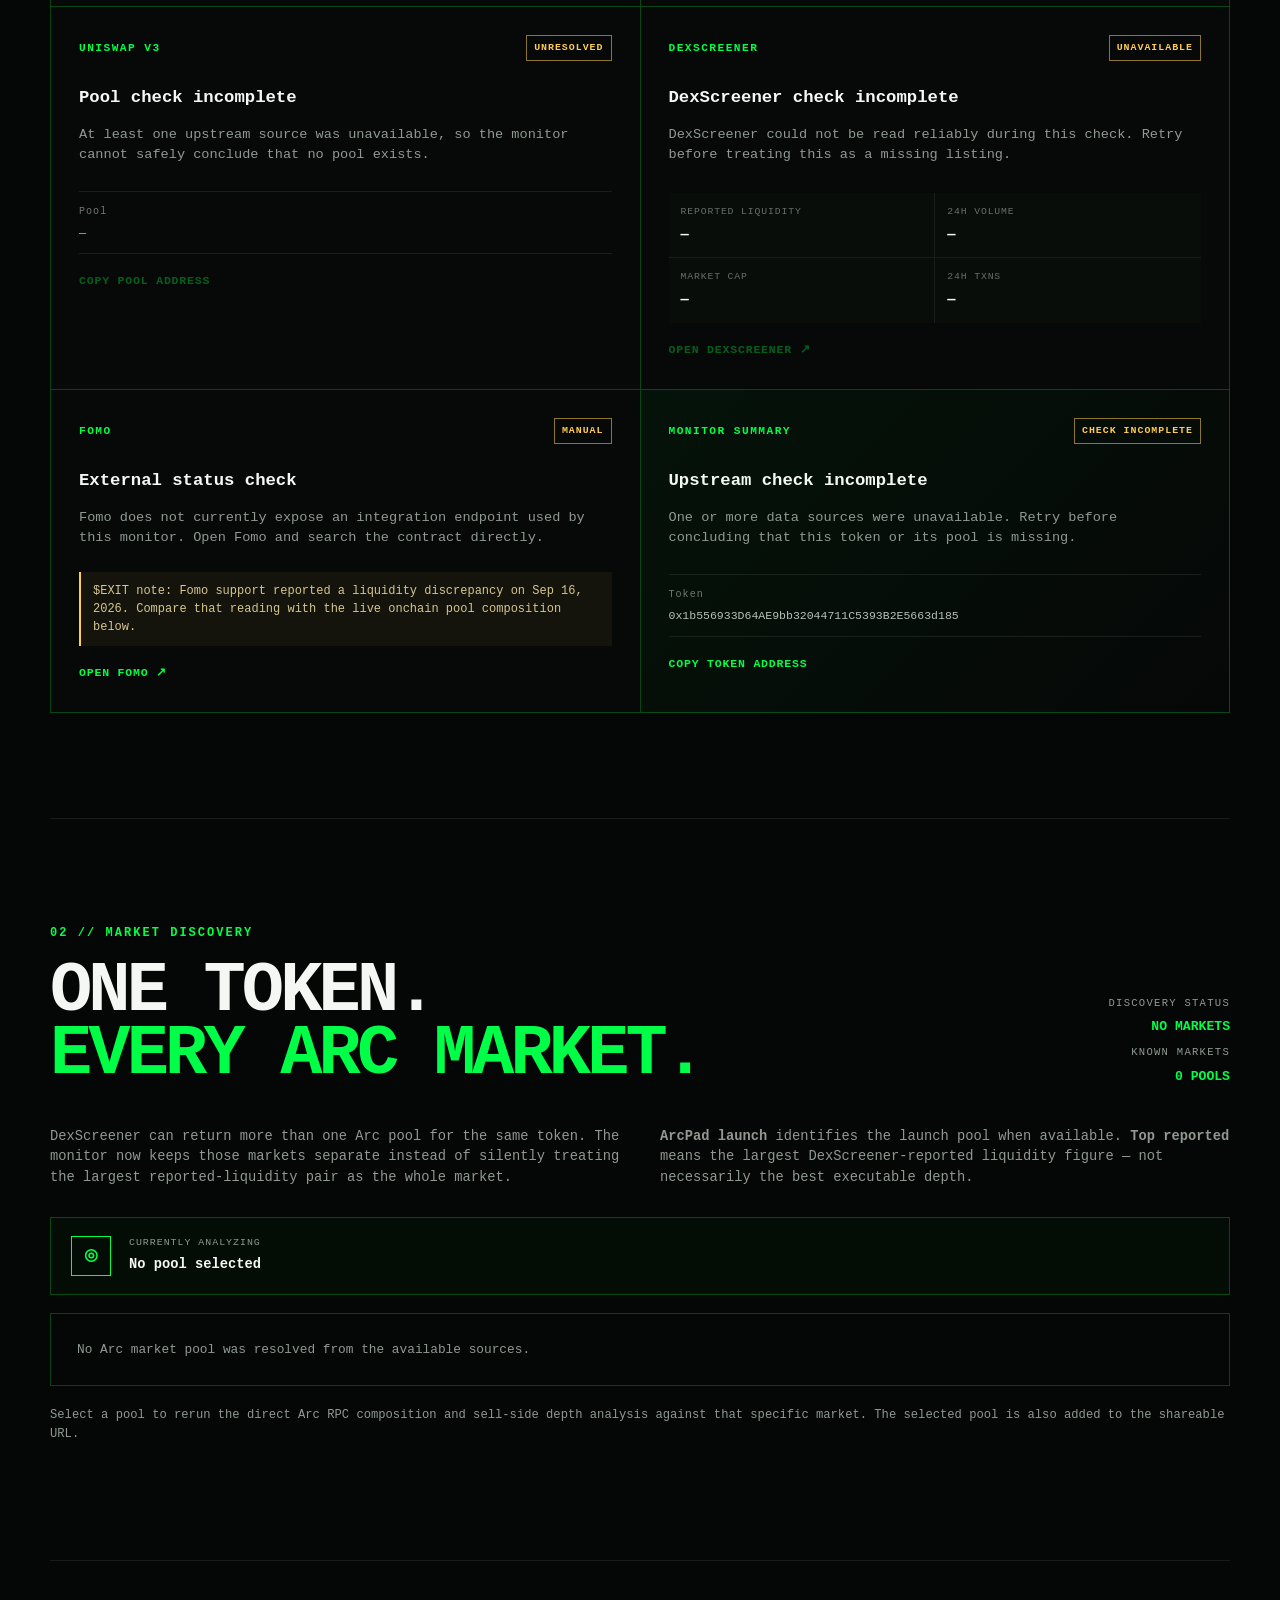
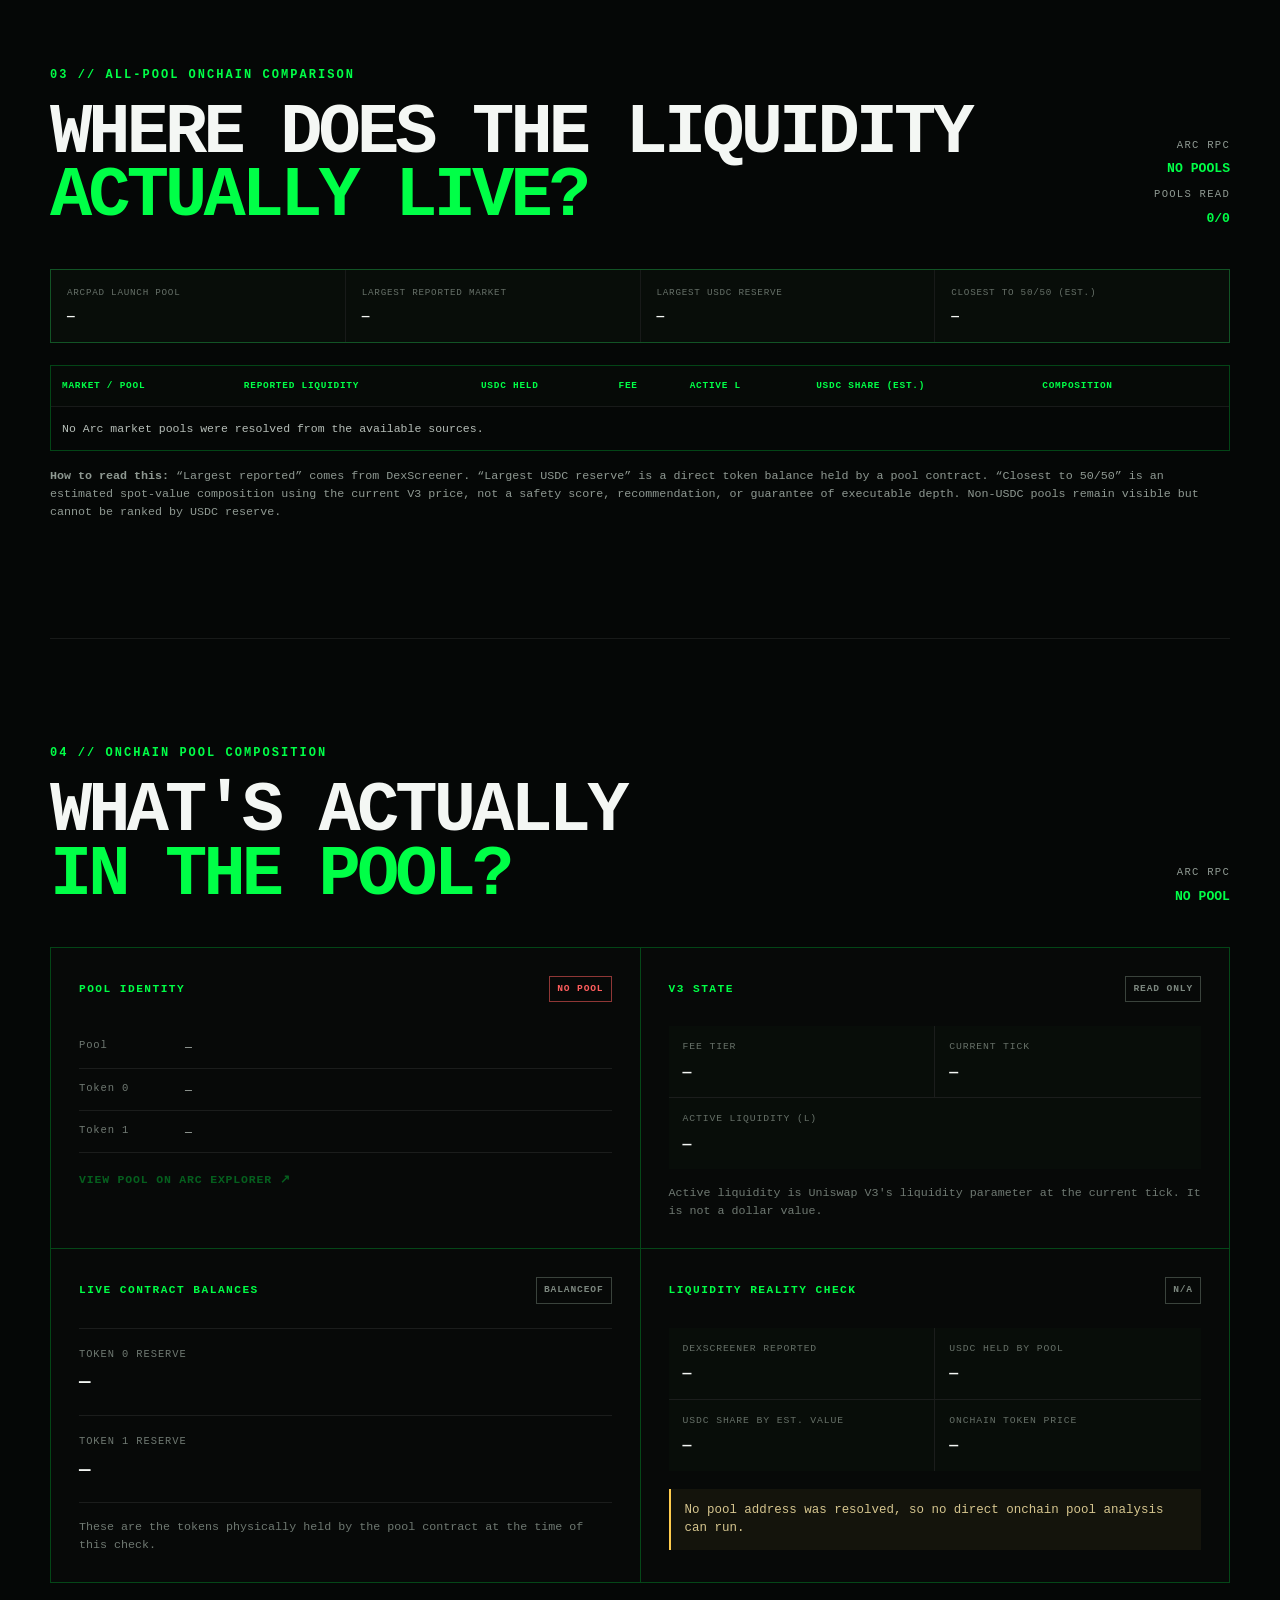
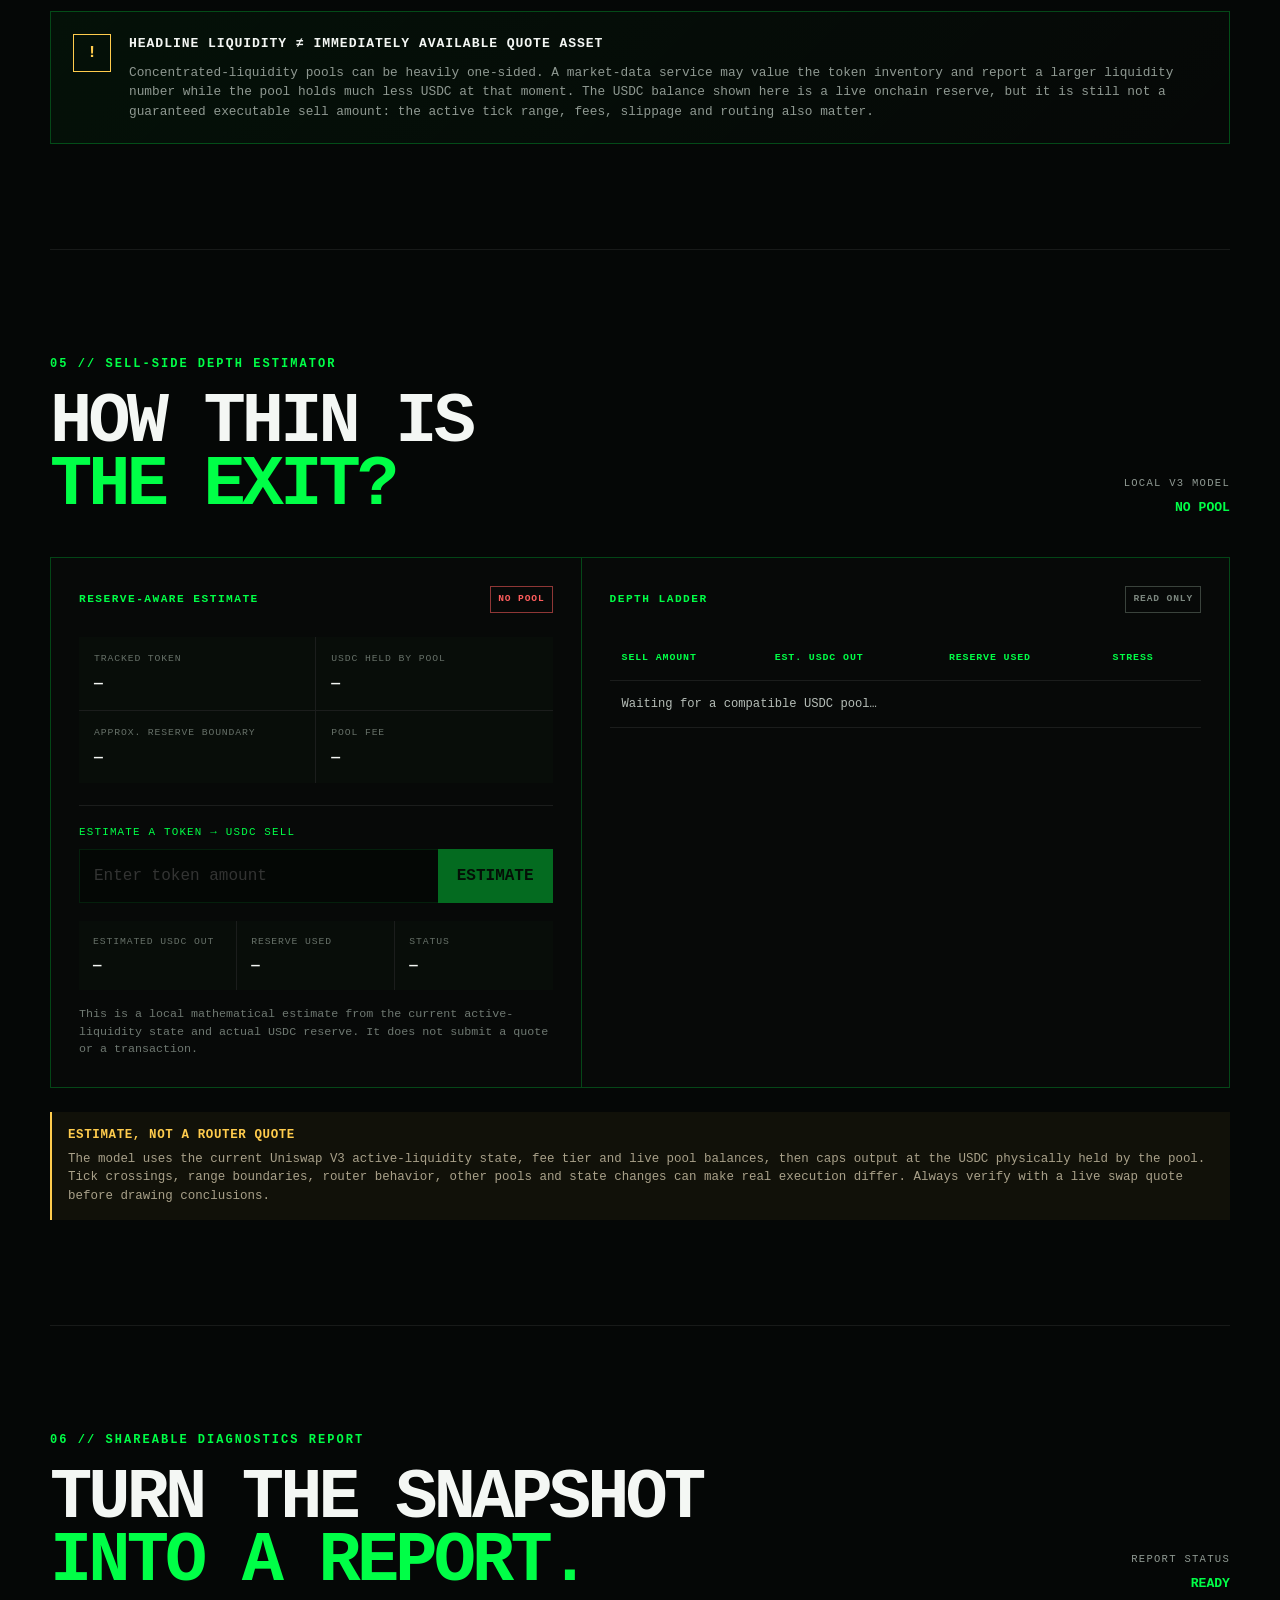
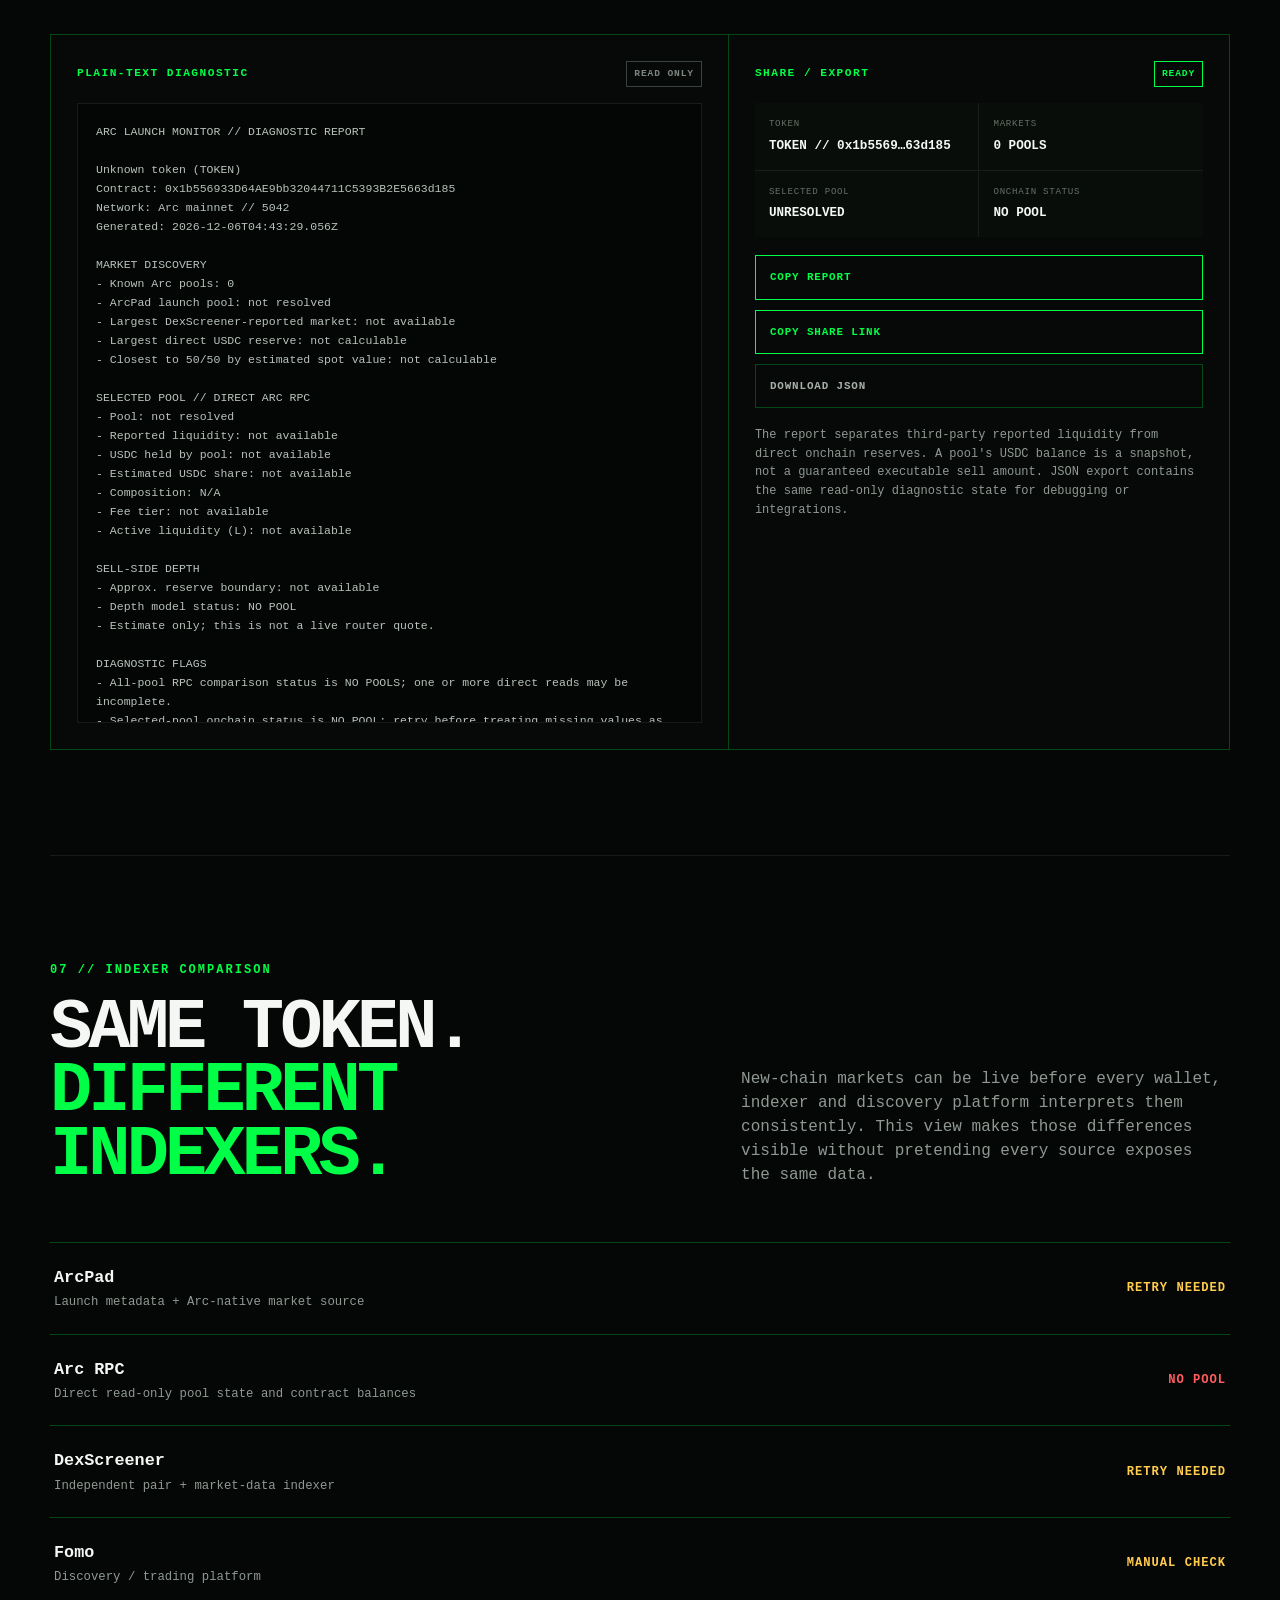
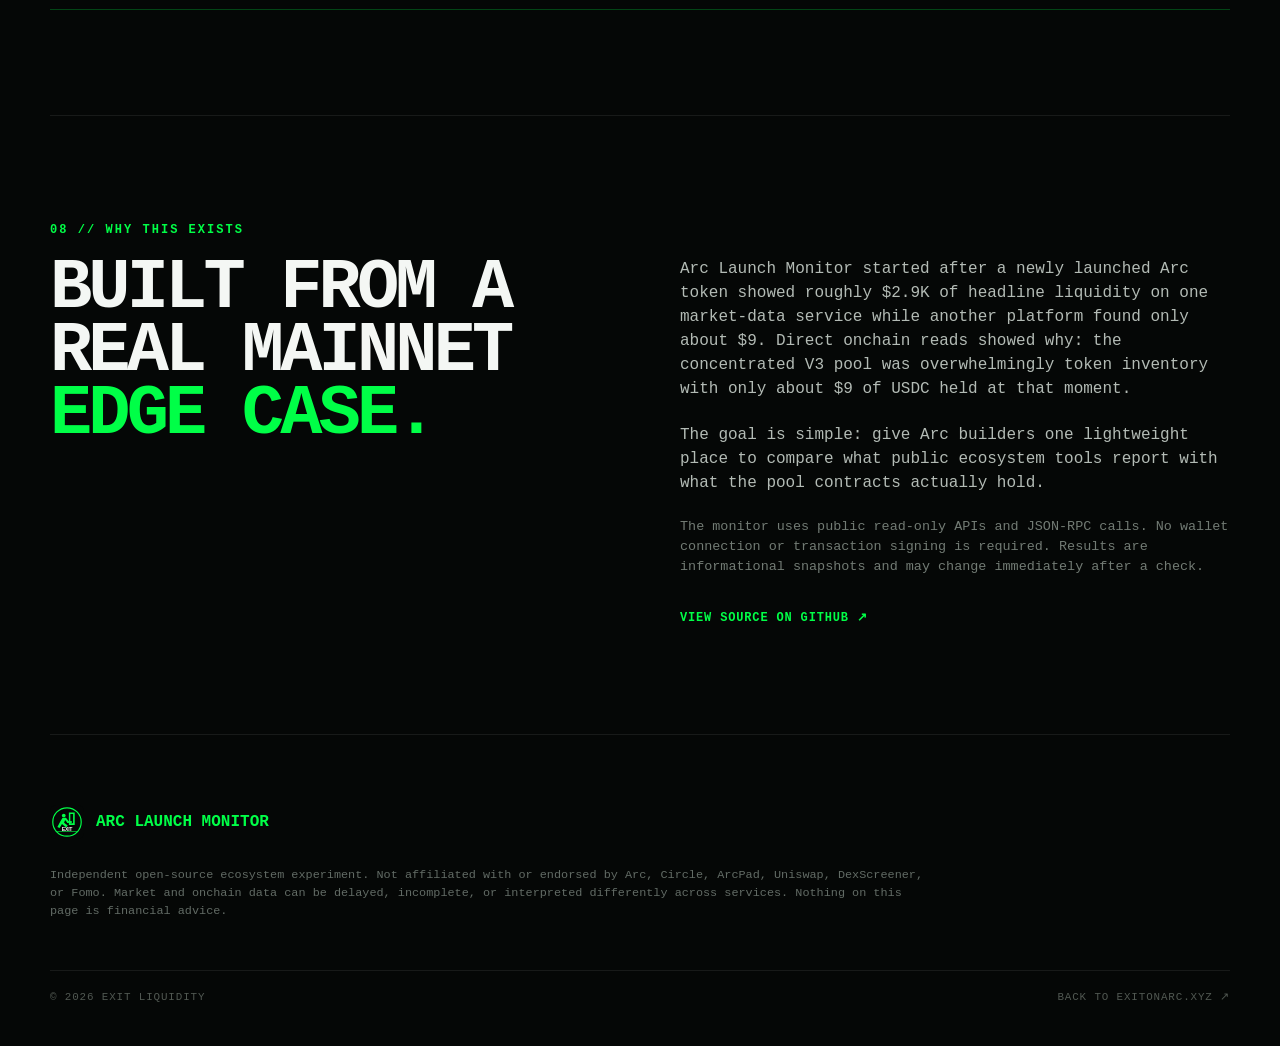
==== commit 94efe30e: "Load shareable diagnostics report module" ====
--- a/monitor/index.html
+++ b/monitor/index.html
@@ -381,5 +381,6 @@
   <script src="monitor.js"></script>
   <script src="onchain.js"></script>
   <script src="depth.js"></script>
+  <script src="diagnostics.js"></script>
 </body>
 </html>
